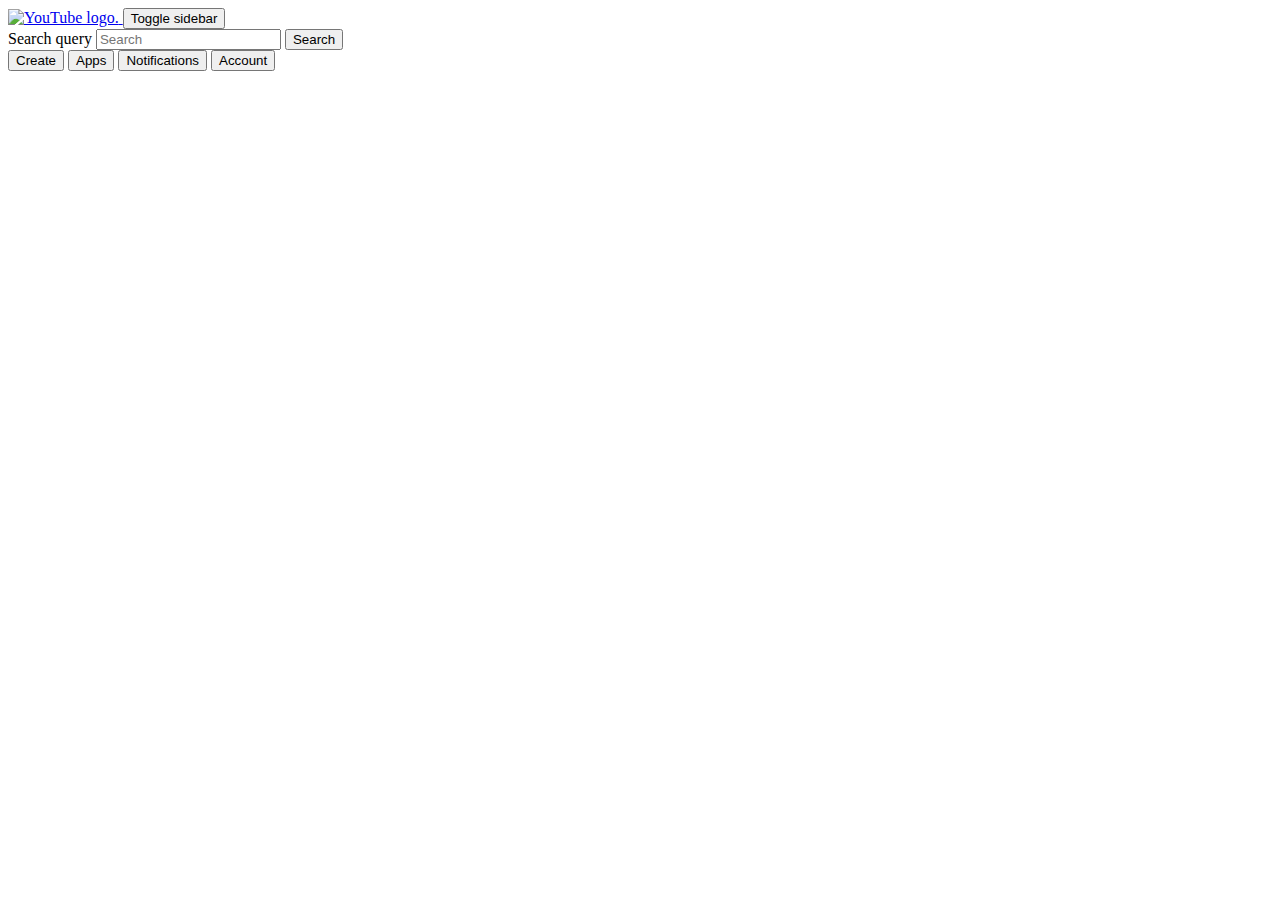
==== index.html @ 665fda75 "Add header markup" ====
<!DOCTYPE html>
<html lang="en">
<head>
  <meta charset="UTF-8">
  <meta name="viewport" content="width=device-width, initial-scale=1.0">
  <title>YouTube</title>
</head>
<body>
  <header class="header">
    <a class="header__logo logo" href="index.html">
      <img class="logo__image" src="#" alt="YouTube logo." width="116" height="25">
    </a>
    <button class="header__btn btn" type="button">
      <span class="sr-only">Toggle sidebar</span>
    </button>
    <form class="search-form" action="/search" method="GET">
      <label class="sr-only" for="search-query">Search query</label>
      <input class="search-form__input" id="search-query" type="search" name="q" placeholder="Search">
      <button class="search-form__btn btn">
        <span class="sr-only">Search</span>
      </button>
    </form>
    <div class="header__btn-group">
      <button class="btn" type="button">
        <span class="sr-only">Create</span>
      </button>
      <button class="btn" type="button">
        <span class="sr-only">Apps</span>
      </button>
      <button class="btn" type="button">
        <span class="sr-only">Notifications</span>
      </button>
      <button class="btn" type="button">
        <span class="sr-only">Account</span>
      </button>
    </div>
  </header>

  <aside class="navigation"></aside>

  <main class="content"></main>
</body>
</html>
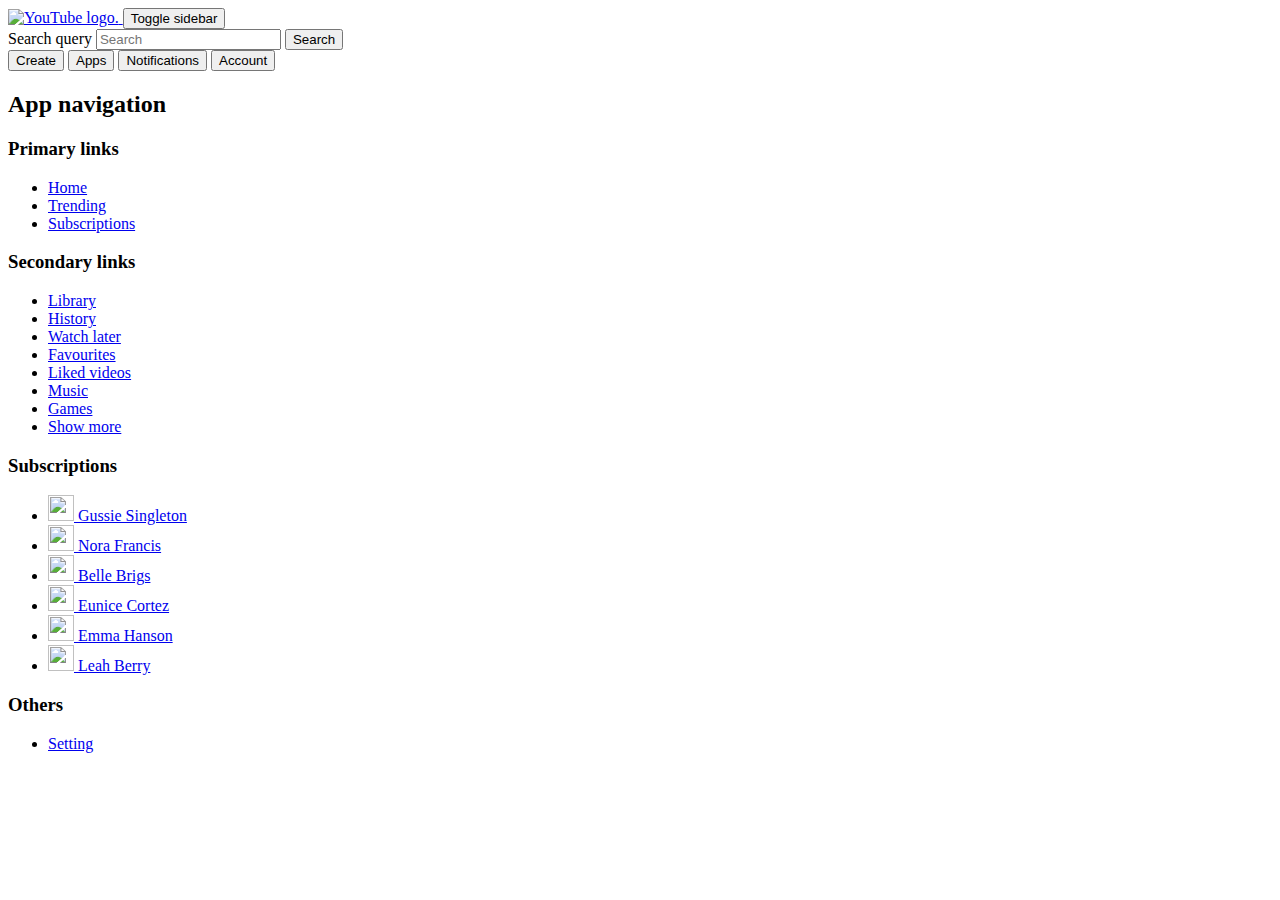
==== commit 9d4f57d4: "Add sidebar markup" ====
--- a/index.html
+++ b/index.html
@@ -36,8 +36,104 @@
     </div>
   </header>
 
-  <aside class="navigation"></aside>
+  <main class="content"></main>
 
-  <main class="content"></main>
+  <aside class="sidebar">
+    <h2 class="sidebar__heading sr-only">App navigation</h2>
+    <nav class="navigation">
+      <div class="navigation__group nav-group">
+        <h3 class="nav-group__title sr-only">Primary links</h3>
+        <ul class="nav-group__list">
+          <li class="nav-group__item">
+            <a class="nav-group__link" href="#">Home</a>
+          </li>
+          <li class="nav-group__item">
+            <a class="nav-group__link" href="#">Trending</a>
+          </li>
+          <li class="nav-group__item">
+            <a class="nav-group__link" href="#">Subscriptions</a>
+          </li>
+        </ul>
+      </div>
+      <div class="navigation__group nav-group">
+        <h3 class="nav-group__title sr-only">Secondary links</h3>
+        <ul class="nav-group__list">
+          <li class="nav-group__item">
+            <a class="nav-group__link" href="#">Library</a>
+          </li>
+          <li class="nav-group__item">
+            <a class="nav-group__link" href="#">History</a>
+          </li>
+          <li class="nav-group__item">
+            <a class="nav-group__link" href="#">Watch later</a>
+          </li>
+          <li class="nav-group__item">
+            <a class="nav-group__link" href="#">Favourites</a>
+          </li>
+          <li class="nav-group__item">
+            <a class="nav-group__link" href="#">Liked videos</a>
+          </li>
+          <li class="nav-group__item">
+            <a class="nav-group__link" href="#">Music</a>
+          </li>
+          <li class="nav-group__item">
+            <a class="nav-group__link" href="#">Games</a>
+          </li>
+          <li class="nav-group__item">
+            <a class="nav-group__link" href="#">Show more</a>
+          </li>
+        </ul>
+      </div>
+      <div class="navigation__group nav-group">
+        <h3 class="nav-group__title">Subscriptions</h3>
+        <ul class="nav-group__list">
+          <li class="nav-group__item">
+            <a class="nav-group__link" href="#">
+              <img class="nav-group__avatar" src="#" alt="" width="26" height="26">
+              <span>Gussie Singleton</span>
+            </a>
+          </li>
+          <li class="nav-group__item">
+            <a class="nav-group__link" href="#">
+              <img class="nav-group__avatar" src="#" alt="" width="26" height="26">
+              <span>Nora Francis</span>
+            </a>
+          </li>
+          <li class="nav-group__item">
+            <a class="nav-group__link" href="#">
+              <img class="nav-group__avatar" src="#" alt="" width="26" height="26">
+              <span>Belle Brigs</span>
+            </a>
+          </li>
+          <li class="nav-group__item">
+            <a class="nav-group__link" href="#">
+              <img class="nav-group__avatar" src="#" alt="" width="26" height="26">
+              <span>Eunice Cortez</span>
+            </a>
+          </li>
+          <li class="nav-group__item">
+            <a class="nav-group__link" href="#">
+              <img class="nav-group__avatar" src="#" alt="" width="26" height="26">
+              <span>Emma Hanson</span>
+            </a>
+          </li>
+          <li class="nav-group__item">
+            <a class="nav-group__link" href="#">
+              <img class="nav-group__avatar" src="#" alt="" width="26" height="26">
+              <span>Leah Berry</span>
+            </a>
+          </li>
+        </ul>
+      </div>
+      <div class="navigation__group nav-group">
+        <h3 class="nav-group__title sr-only">Others</h3>
+        <ul class="nav-group__list">
+          <li class="nav-group__item">
+            <a class="nav-group__link" href="#">Setting</a>
+          </li>
+        </ul>
+      </div>
+    </nav>
+  </aside>
 </body>
 </html>
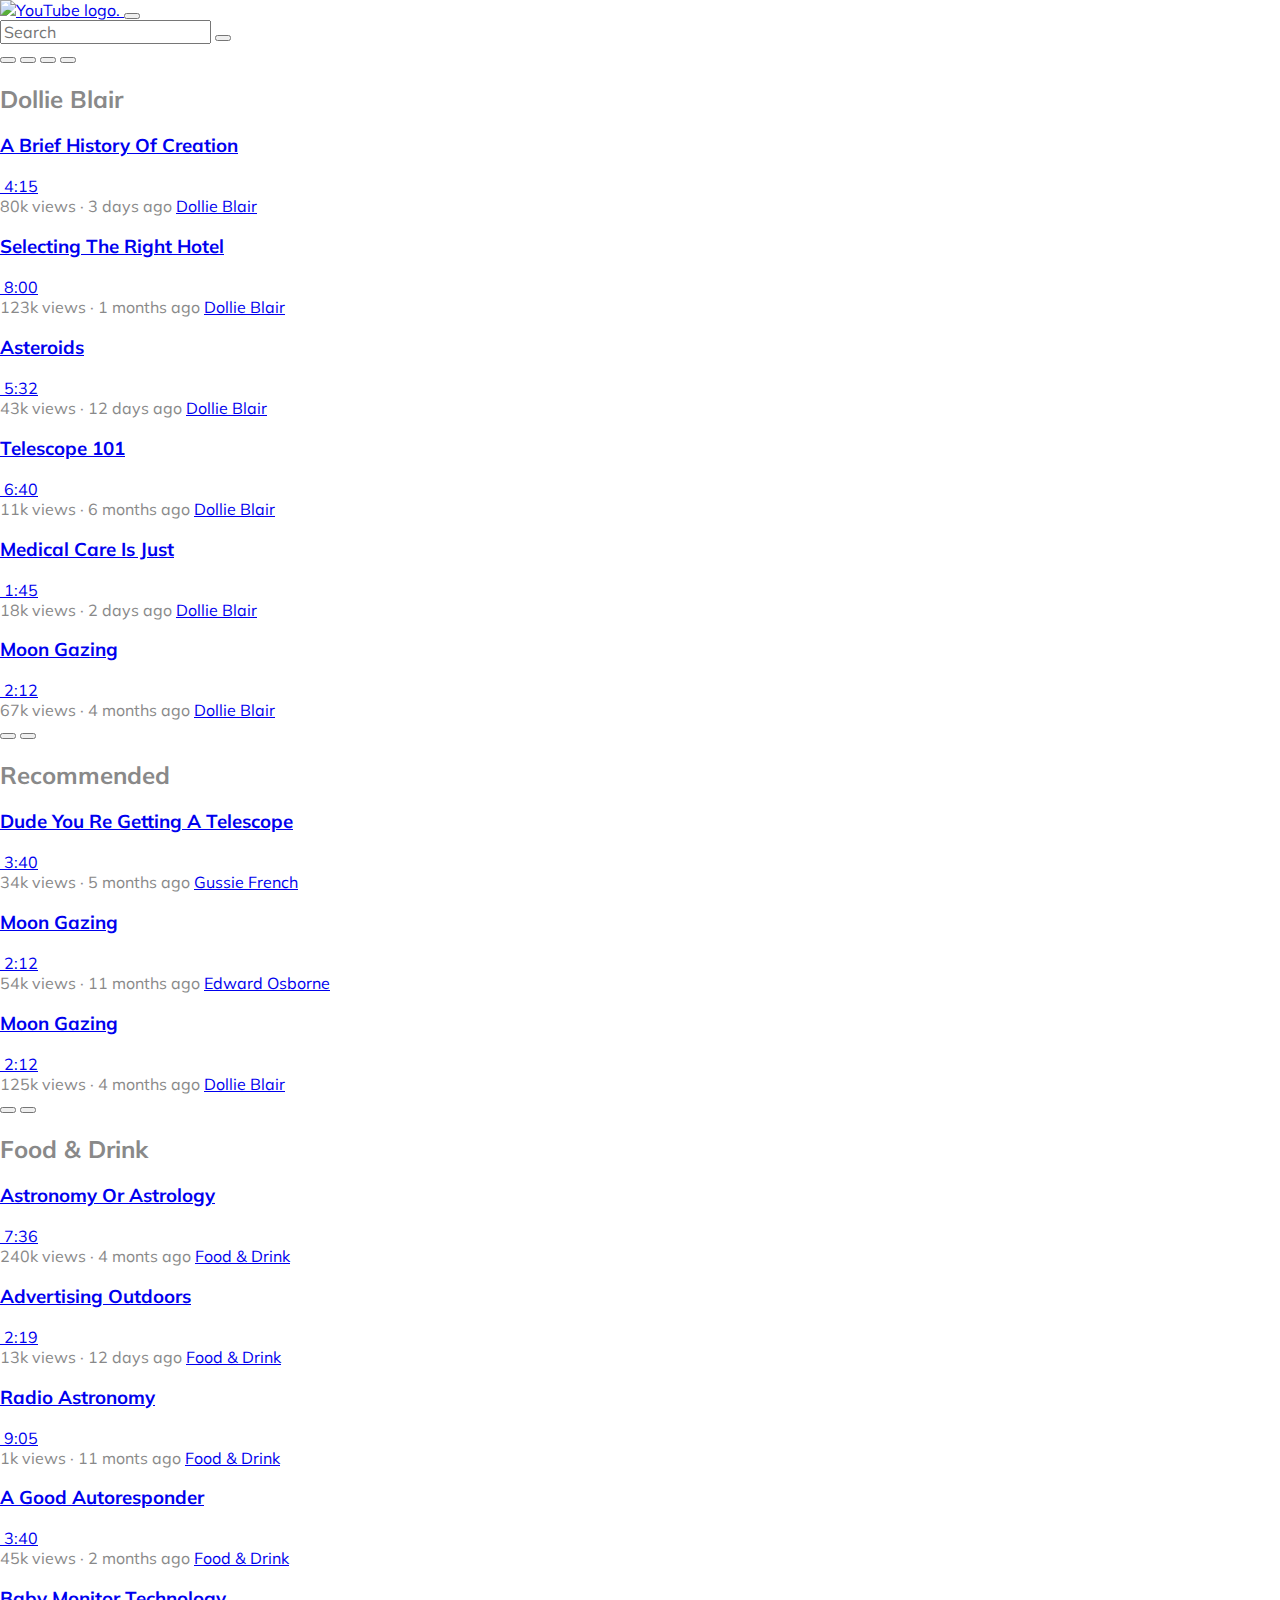
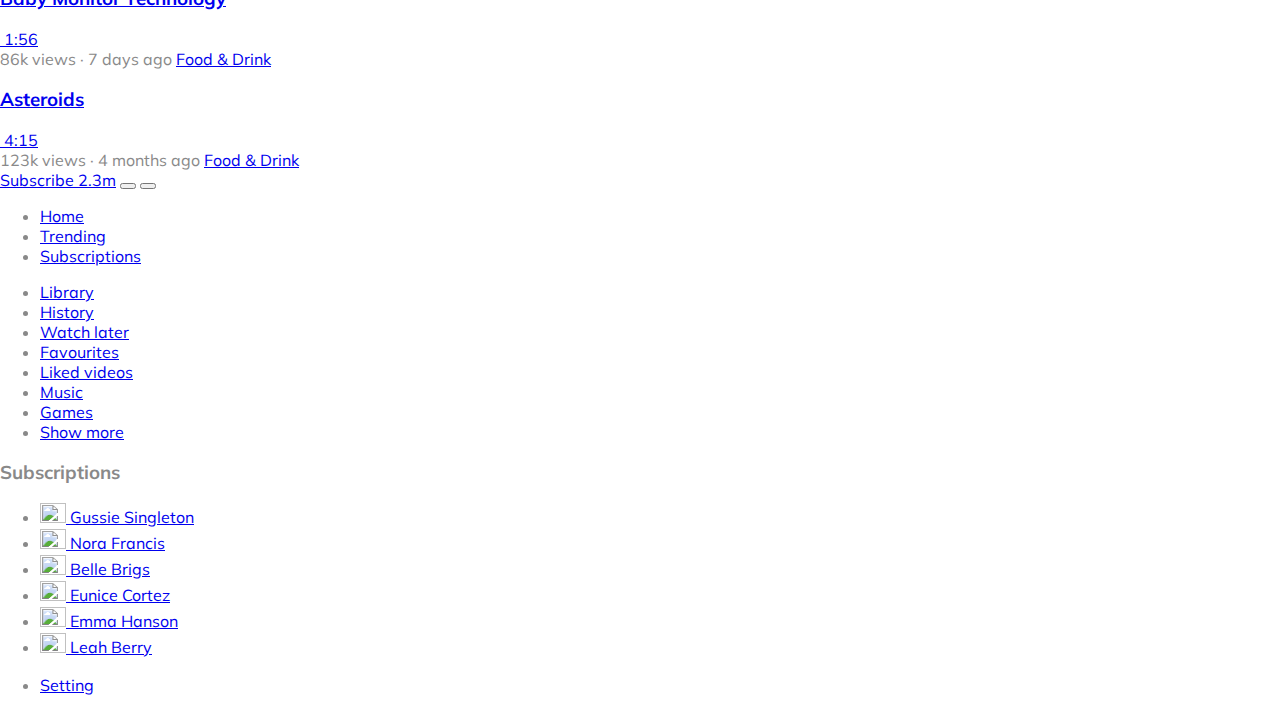
==== commit 76f8d078: "Add basic styles" ====
--- a/index.html
+++ b/index.html
@@ -3,6 +3,8 @@
 <head>
   <meta charset="UTF-8">
   <meta name="viewport" content="width=device-width, initial-scale=1.0">
+  <link rel="stylesheet" href="./styles/vendor/normalize.css">
+  <link rel="stylesheet" href="./styles/index.css">
   <title>YouTube</title>
 </head>
 <body>
@@ -36,7 +38,241 @@
     </div>
   </header>
 
-  <main class="content"></main>
+  <main class="content">
+    <h1 class="content__heading sr-only">Content feed</h1>
+
+    <section class="content__group video-list">
+      <h2 class="video-list__title">Dollie Blair</h2>
+      <div class="video-item">
+        <a class="video-item__link" href="#">
+          <h3 class="video-item__name">A Brief History Of Creation</h3>
+          <div class="video-item__preview video-preview">
+            <img class="video-preview__poster" src="#" alt="" witdh="250" height="150">
+            <time class="video-preview__duration" datetime="PT4M15S">4:15</time>
+          </div>
+        </a>
+        <div class="video-item__info">
+          <span>80k views</span> · <time datetime="2023-03-14">3 days ago</time>
+          <a class="video-item__author" href="#">Dollie Blair</a>
+        </div>
+      </div>
+      <div class="video-item">
+        <a class="video-item__link" href="#">
+          <h3 class="video-item__name">Selecting The Right Hotel</h3>
+          <div class="video-item__preview video-preview">
+            <img class="video-preview__poster" src="#" alt="" witdh="250" height="150">
+            <time class="video-preview__duration" datetime="PT8M0S">8:00</time>
+          </div>
+        </a>
+        <div class="video-item__info">
+          <span>123k views</span> · <time datetime="2023-02">1 months ago</time>
+          <a class="video-item__author" href="#">Dollie Blair</a>
+        </div>
+      </div>
+      <div class="video-item">
+        <a class="video-item__link" href="#">
+          <h3 class="video-item__name">Asteroids</h3>
+          <div class="video-item__preview video-preview">
+            <img class="video-preview__poster" src="#" alt="" witdh="250" height="150">
+            <time class="video-preview__duration" datetime="PT5M32S">5:32</time>
+          </div>
+        </a>
+        <div class="video-item__info">
+          <span>43k views</span> · <time datetime="2023-03-05">12 days ago</time>
+          <a class="video-item__author" href="#">Dollie Blair</a>
+        </div>
+      </div>
+      <div class="video-item">
+        <a class="video-item__link" href="#">
+          <h3 class="video-item__name">Telescope 101</h3>
+          <div class="video-item__preview video-preview">
+            <img class="video-preview__poster" src="#" alt="" witdh="250" height="150">
+            <time class="video-preview__duration" datetime="PT6M40S">6:40</time>
+          </div>
+        </a>
+        <div class="video-item__info">
+          <span>11k views</span> · <time datetime="2022-09">6 months ago</time>
+          <a class="video-item__author" href="#">Dollie Blair</a>
+        </div>
+      </div>
+      <div class="video-item">
+        <a class="video-item__link" href="#">
+          <h3 class="video-item__name">Medical Care Is Just</h3>
+          <div class="video-item__preview video-preview">
+            <img class="video-preview__poster" src="#" alt="" witdh="250" height="150">
+            <time class="video-preview__duration" datetime="PT1M45S">1:45</time>
+          </div>
+        </a>
+        <div class="video-item__info">
+          <span>18k views</span> · <time datetime="2023-03-15">2 days ago</time>
+          <a class="video-item__author" href="#">Dollie Blair</a>
+        </div>
+      </div>
+      <div class="video-item">
+        <a class="video-item__link" href="#">
+          <h3 class="video-item__name">Moon Gazing</h3>
+          <div class="video-item__preview video-preview">
+            <img class="video-preview__poster" src="#" alt="" witdh="250" height="150">
+            <time class="video-preview__duration" datetime="PT2M12S">2:12</time>
+          </div>
+        </a>
+        <div class="video-item__info">
+          <span>67k views</span> · <time datetime="2022-11">4 months ago</time>
+          <a class="video-item__author" href="#">Dollie Blair</a>
+        </div>
+      </div>
+      <div class="video-list__btn-group">
+        <button class="video-list__btn btn" type="button">
+          <span class="sr-only">Previous</span>
+        </button>
+        <button class="video-list__btn btn" type="button">
+          <span class="sr-only">Next</span>
+        </button>
+      </div>
+    </section>
+
+    <section class="content__group video-list">
+      <h2 class="video-list__title">Recommended</h2>
+      <div class="video-item">
+        <a class="video-item__link" href="#">
+          <h3 class="video-item__name">Dude You Re Getting A Telescope</h3>
+          <div class="video-item__preview video-preview">
+            <img class="video-preview__poster" src="#" alt="" witdh="250" height="150">
+            <time class="video-preview__duration" datetime="PT3M40S">3:40</time>
+          </div>
+        </a>
+        <div class="video-item__info">
+          <span>34k views</span> · <time datetime="2022-10">5 months ago</time>
+          <a class="video-item__author" href="#">Gussie French</a>
+        </div>
+      </div>
+      <div class="video-item">
+        <a class="video-item__link" href="#">
+          <h3 class="video-item__name">Moon Gazing</h3>
+          <div class="video-item__preview video-preview">
+            <img class="video-preview__poster" src="#" alt="" witdh="250" height="150">
+            <time class="video-preview__duration" datetime="PT2M12S">2:12</time>
+          </div>
+        </a>
+        <div class="video-item__info">
+          <span>54k views</span> · <time datetime="2022-04">11 months ago</time>
+          <a class="video-item__author" href="#">Edward Osborne</a>
+        </div>
+      </div>
+      <div class="video-item">
+        <a class="video-item__link" href="#">
+          <h3 class="video-item__name">Moon Gazing</h3>
+          <div class="video-item__preview video-preview">
+            <img class="video-preview__poster" src="#" alt="" witdh="250" height="150">
+            <time class="video-preview__duration" datetime="PT2M12S">2:12</time>
+          </div>
+        </a>
+        <div class="video-item__info">
+          <span>125k views</span> · <time datetime="2022-11">4 months ago</time>
+          <a class="video-item__author" href="#">Dollie Blair</a>
+        </div>
+      </div>
+      <div class="video-list__btn-group">
+        <button class="video-list__btn btn" type="button">
+          <span class="sr-only">Previous</span>
+        </button>
+        <button class="video-list__btn btn" type="button">
+          <span class="sr-only">Next</span>
+        </button>
+      </div>
+    </section>
+
+    <section class="content__group video-list">
+      <h2 class="video-list__title">Food & Drink</h2>
+      <div class="video-item">
+        <a class="video-item__link" href="#">
+          <h3 class="video-item__name">Astronomy Or Astrology</h3>
+          <div class="video-item__preview video-preview">
+            <img class="video-preview__poster" src="#" alt="" witdh="250" height="150">
+            <time class="video-preview__duration" datetime="PT7M36S">7:36</time>
+          </div>
+        </a>
+        <div class="video-item__info">
+          <span>240k views</span> · <time datetime="2022-11">4 monts ago</time>
+          <a class="video-item__author" href="#">Food & Drink</a>
+        </div>
+      </div>
+      <div class="video-item">
+        <a class="video-item__link" href="#">
+          <h3 class="video-item__name">Advertising Outdoors</h3>
+          <div class="video-item__preview video-preview">
+            <img class="video-preview__poster" src="#" alt="" witdh="250" height="150">
+            <time class="video-preview__duration" datetime="PT2M19S">2:19</time>
+          </div>
+        </a>
+        <div class="video-item__info">
+          <span>13k views</span> · <time datetime="2023-03-05">12 days ago</time>
+          <a class="video-item__author" href="#">Food & Drink</a>
+        </div>
+      </div>
+      <div class="video-item">
+        <a class="video-item__link" href="#">
+          <h3 class="video-item__name">Radio Astronomy</h3>
+          <div class="video-item__preview video-preview">
+            <img class="video-preview__poster" src="#" alt="" witdh="250" height="150">
+            <time class="video-preview__duration" datetime="PT9M5S">9:05</time>
+          </div>
+        </a>
+        <div class="video-item__info">
+          <span>1k views</span> · <time datetime="2022-04">11 monts ago</time>
+          <a class="video-item__author" href="#">Food & Drink</a>
+        </div>
+      </div>
+      <div class="video-item">
+        <a class="video-item__link" href="#">
+          <h3 class="video-item__name">A Good Autoresponder</h3>
+          <div class="video-item__preview video-preview">
+            <img class="video-preview__poster" src="#" alt="" witdh="250" height="150">
+            <time class="video-preview__duration" datetime="PT3M40S">3:40</time>
+          </div>
+        </a>
+        <div class="video-item__info">
+          <span>45k views</span> · <time datetime="2023-01">2 months ago</time>
+          <a class="video-item__author" href="#">Food & Drink</a>
+        </div>
+      </div>
+      <div class="video-item">
+        <a class="video-item__link" href="#">
+          <h3 class="video-item__name">Baby Monitor Technology</h3>
+          <div class="video-item__preview video-preview">
+            <img class="video-preview__poster" src="#" alt="" witdh="250" height="150">
+            <time class="video-preview__duration" datetime="PT1M56S">1:56</time>
+          </div>
+        </a>
+        <div class="video-item__info">
+          <span>86k views</span> · <time datetime="2023-03-10">7 days ago</time>
+          <a class="video-item__author" href="#">Food & Drink</a>
+        </div>
+      </div>
+      <div class="video-item">
+        <a class="video-item__link" href="#">
+          <h3 class="video-item__name">Asteroids</h3>
+          <div class="video-item__preview video-preview">
+            <img class="video-preview__poster" src="#" alt="" witdh="250" height="150">
+            <time class="video-preview__duration" datetime="PT4M15S">4:15</time>
+          </div>
+        </a>
+        <div class="video-item__info">
+          <span>123k views</span> · <time datetime="2022-11">4 months ago</time>
+          <a class="video-item__author" href="#">Food & Drink</a>
+        </div>
+      </div>
+      <div class="video-list__btn-group">
+        <a class="video-list__btn btn" href="#">Subscribe 2.3m</a>
+        <button class="video-list__btn btn" type="button">
+          <span class="sr-only">Previous</span>
+        </button>
+        <button class="video-list__btn btn" type="button">
+          <span class="sr-only">Next</span>
+        </button>
+      </div>
+    </section>
+  </main>
 
   <aside class="sidebar">
     <h2 class="sidebar__heading sr-only">App navigation</h2>
--- a/styles/index.css
+++ b/styles/index.css
@@ -0,0 +1,44 @@
+@import url("https://fonts.googleapis.com/css2?family=Mulish:wght@400;700&display=swap");
+
+:root {
+  --basic-light: #fff;
+  --basic-dark: #000;
+  --text-dark: rgba(0, 0, 0, .6);
+  --text-semi-dark: #898989;
+  --link-active: #f00;
+}
+
+html, body {
+  box-sizing: border-box;
+  color: var(--text-semi-dark);
+  font-weight: 400;
+  font-style: normal;
+  font-size: 16px;
+  line-height: 1.25;
+  font-family: "Mulish", "Tahoma", sans-serif;
+  background-color: var(--basic-light);
+}
+
+*,
+::before,
+::after {
+  box-sizing: inherit;
+}
+
+img {
+  max-width: 100%;
+  height: auto;
+}
+
+.sr-only {
+  position: absolute;
+  width: 1px;
+  height: 1px;
+  margin: -1px;
+  padding: 0;
+  border: none;
+  overflow: hidden;
+  font-size: 1px;
+  white-space: nowrap;
+  clip: rect(0, 0, 0, 0);
+}
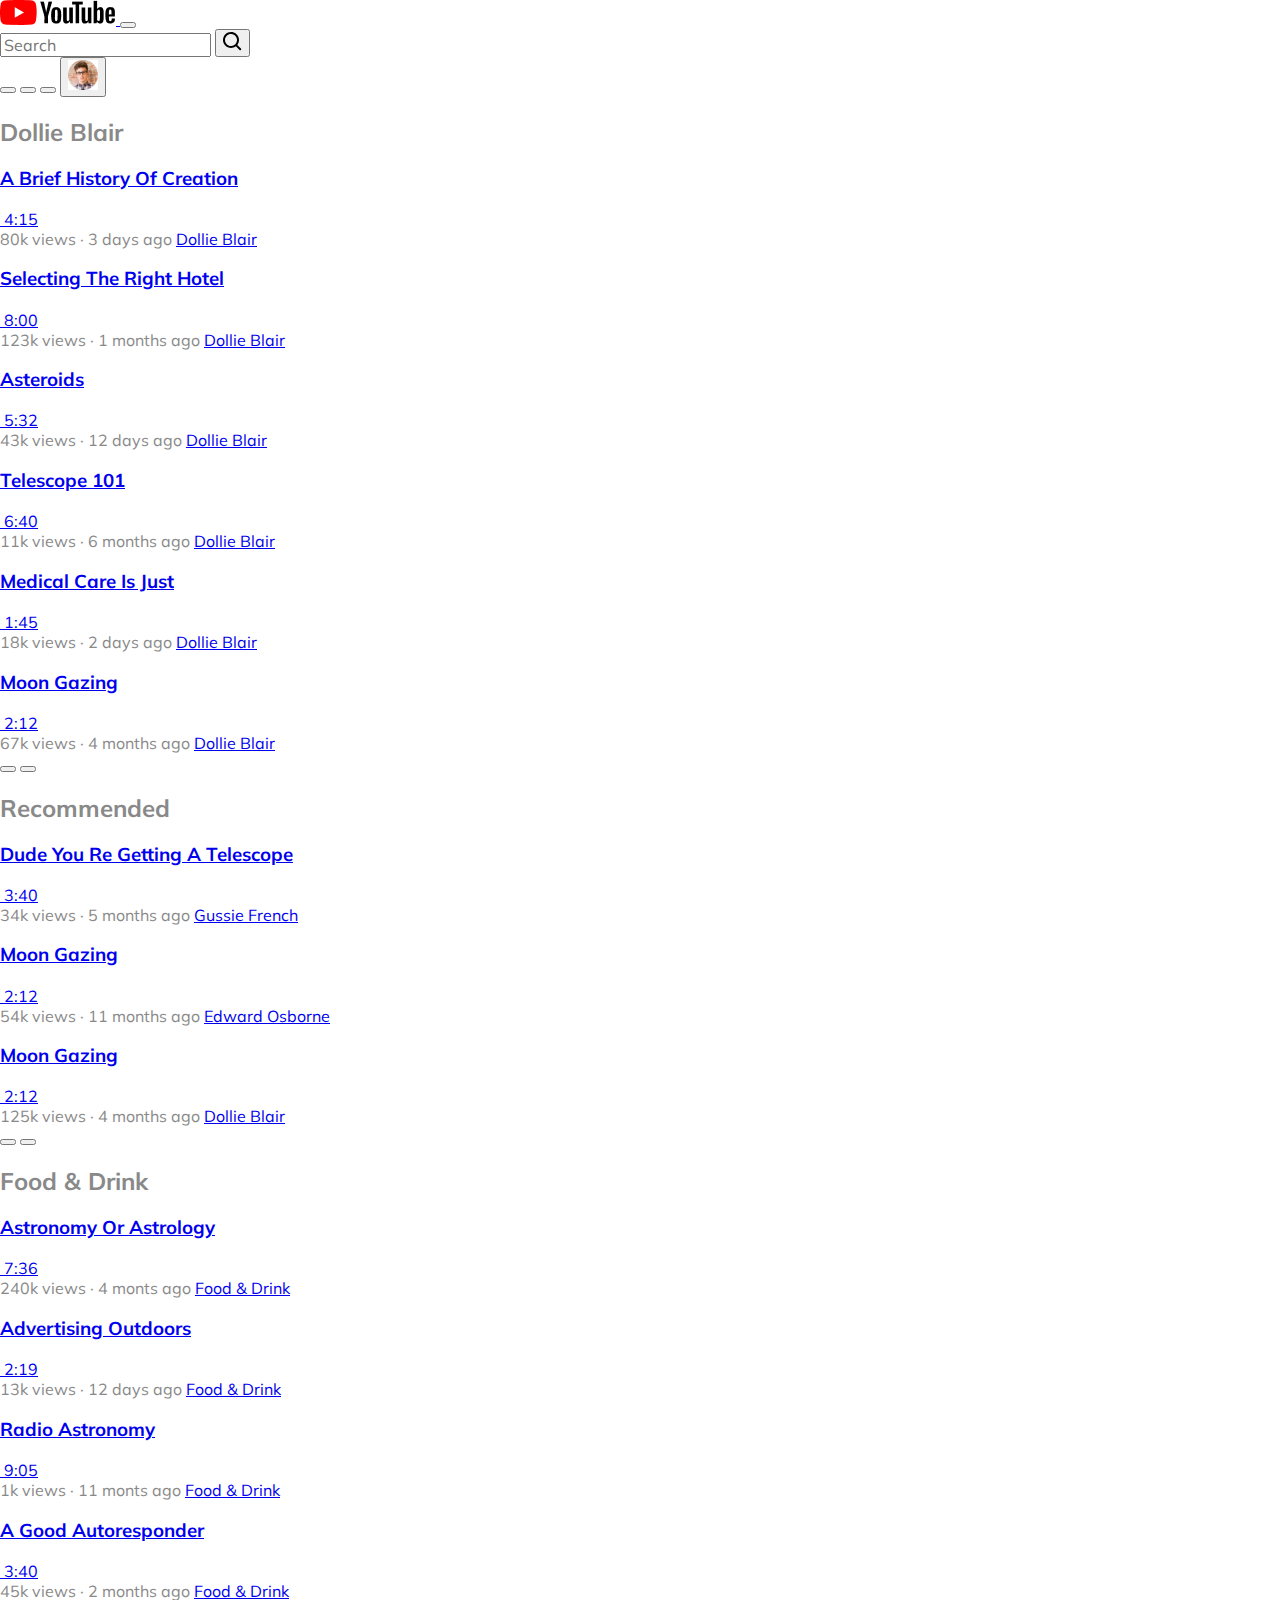
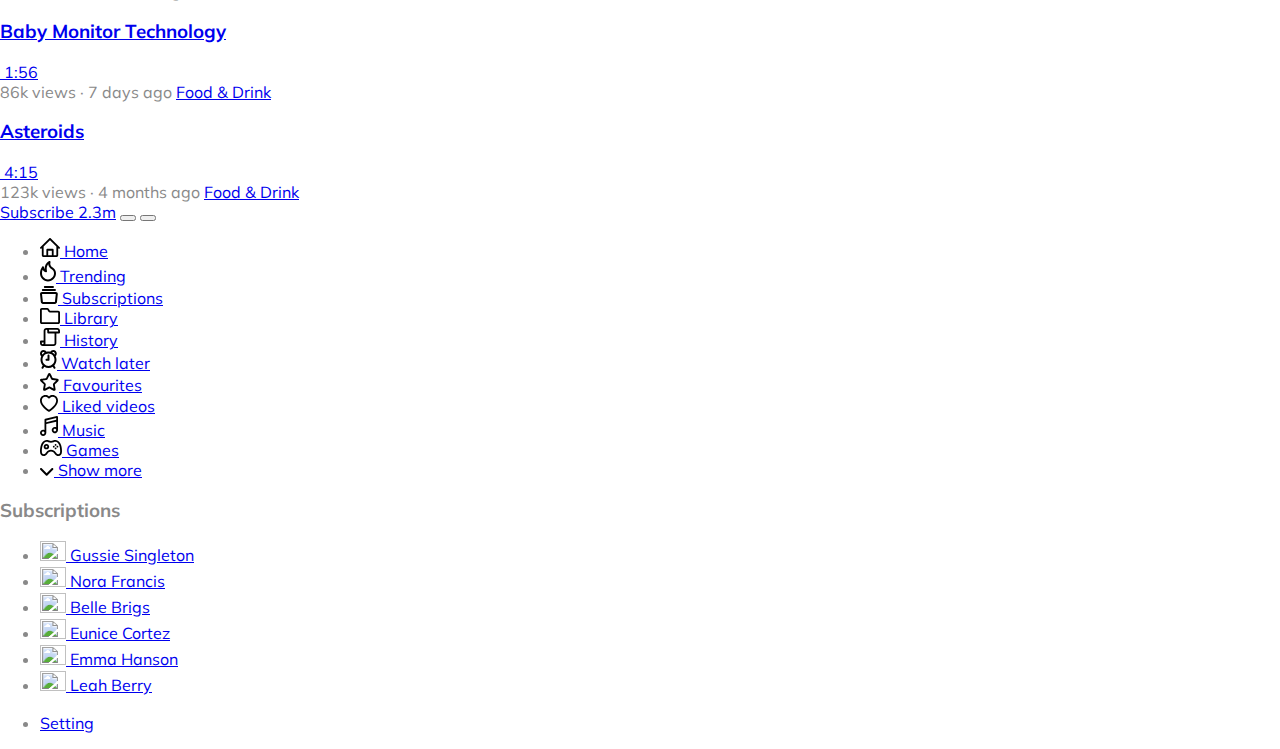
==== commit cb7e60ad: "Refactor search form button" ====
--- a/index.html
+++ b/index.html
@@ -7,33 +7,38 @@
   <link rel="stylesheet" href="./styles/index.css">
   <title>YouTube</title>
 </head>
-<body>
+<body class="app">
   <header class="header">
-    <a class="header__logo logo" href="index.html">
-      <img class="logo__image" src="#" alt="YouTube logo." width="116" height="25">
+    <a class="header__logo logo link" href="index.html">
+      <img class="logo__image" src="./assets/logo.png" alt="YouTube logo." width="116" height="25">
     </a>
     <button class="header__btn btn" type="button">
       <span class="sr-only">Toggle sidebar</span>
     </button>
-    <form class="search-form" action="/search" method="GET">
+    <form class="header__search-form search-form" action="/search" method="GET">
       <label class="sr-only" for="search-query">Search query</label>
       <input class="search-form__input" id="search-query" type="search" name="q" placeholder="Search">
       <button class="search-form__btn btn">
         <span class="sr-only">Search</span>
+        <svg class="icon icon_color_dark" xmlns="http://www.w3.org/2000/svg" viewBox="0 0 19 19" width="19" height="19">
+          <path fill-rule="evenodd" clip-rule="evenodd"
+            d="M17.9005 16.4865L14.3205 12.9065L14.3195 12.9055C16.9095 9.569 16.4594 4.79387 13.2916 2.00007C10.1238 -0.793727 5.32983 -0.643497 2.34317 2.34317C-0.643497 5.32983 -0.793727 10.1238 2.00007 13.2916C4.79387 16.4594 9.569 16.9095 12.9055 14.3195L16.4855 17.8995C16.7364 18.1596 17.1081 18.2642 17.4578 18.1729C17.8075 18.0816 18.0808 17.8088 18.1725 17.4592C18.2643 17.1097 18.1603 16.7378 17.9005 16.4865ZM13.1967 11.0005C12.1249 12.8569 10.1441 14.0005 8.00052 14.0005C4.68681 14.0005 2.00052 11.3142 2.00052 8.00052C2.00052 4.68681 4.68681 2.00052 8.00052 2.00052C10.1441 2.00052 12.1249 3.14411 13.1967 5.00052C14.2685 6.85693 14.2685 9.14411 13.1967 11.0005Z" />
+        </svg>
       </button>
     </form>
     <div class="header__btn-group">
-      <button class="btn" type="button">
+      <button class="header__btn btn" type="button">
         <span class="sr-only">Create</span>
       </button>
-      <button class="btn" type="button">
+      <button class="header__btn btn" type="button">
         <span class="sr-only">Apps</span>
       </button>
-      <button class="btn" type="button">
+      <button class="header__btn btn" type="button">
         <span class="sr-only">Notifications</span>
       </button>
-      <button class="btn" type="button">
+      <button class="header__btn btn" type="button">
         <span class="sr-only">Account</span>
+        <img src="./assets/files/avatar01.jpg" alt="Current user picture." width="30" height="30">
       </button>
     </div>
   </header>
@@ -274,49 +279,110 @@
     </section>
   </main>
 
-  <aside class="sidebar">
-    <h2 class="sidebar__heading sr-only">App navigation</h2>
+  <aside class="app__sidebar sidebar">
+    <h2 class="sr-only">App navigation</h2>
     <nav class="navigation">
-      <div class="navigation__group nav-group">
-        <h3 class="nav-group__title sr-only">Primary links</h3>
+      <div class="navigation__group navigation__group_primary nav-group">
+        <h3 class="nav-group__title sr-only">Navigation links</h3>
         <ul class="nav-group__list">
           <li class="nav-group__item">
-            <a class="nav-group__link" href="#">Home</a>
-          </li>
-          <li class="nav-group__item">
-            <a class="nav-group__link" href="#">Trending</a>
-          </li>
-          <li class="nav-group__item">
-            <a class="nav-group__link" href="#">Subscriptions</a>
-          </li>
-        </ul>
-      </div>
-      <div class="navigation__group nav-group">
-        <h3 class="nav-group__title sr-only">Secondary links</h3>
-        <ul class="nav-group__list">
-          <li class="nav-group__item">
-            <a class="nav-group__link" href="#">Library</a>
-          </li>
-          <li class="nav-group__item">
-            <a class="nav-group__link" href="#">History</a>
-          </li>
-          <li class="nav-group__item">
-            <a class="nav-group__link" href="#">Watch later</a>
-          </li>
-          <li class="nav-group__item">
-            <a class="nav-group__link" href="#">Favourites</a>
-          </li>
-          <li class="nav-group__item">
-            <a class="nav-group__link" href="#">Liked videos</a>
-          </li>
-          <li class="nav-group__item">
-            <a class="nav-group__link" href="#">Music</a>
-          </li>
-          <li class="nav-group__item">
-            <a class="nav-group__link" href="#">Games</a>
-          </li>
-          <li class="nav-group__item">
-            <a class="nav-group__link" href="#">Show more</a>
+            <a class="nav-group__link nav-group__link_active" href="#">
+              <svg class="nav-group__icon icon icon_color_semi-dark" xmlns="http://www.w3.org/2000/svg" viewBox="0 0 20 19" width="20" height="19">
+                <path fill-rule="evenodd" clip-rule="evenodd"
+                  d="M1.55192 10.5921C1.19689 10.9455 0.621289 10.9455 0.266267 10.5921C-0.0887555 10.2388 -0.0887555 9.66595 0.266267 9.31262L9.35718 0.264999C9.7122 -0.0883329 10.2878 -0.0883329 10.6428 0.264999L19.7337 9.31262C20.0888 9.66595 20.0888 10.2388 19.7337 10.5921C19.3787 10.9455 18.8031 10.9455 18.4481 10.5921L18.1818 10.3274V17.1945C18.1818 18.1933 17.3689 19 16.3628 19H3.63716C2.63348 19 1.81818 18.1934 1.81818 17.1945V10.3274L1.55192 10.5921ZM3.63716 17.1905L6.36364 17.191V11.7597C6.36364 11.2612 6.77023 10.8571 7.27003 10.8571H12.73C13.2306 10.8571 13.6364 11.2609 13.6364 11.7597V17.1929L16.3636 17.1945V8.51944L10 2.19166L3.63632 8.51948C3.63613 10.2308 3.63716 17.1905 3.63716 17.1905ZM11.8182 12.6653V17.1923L8.18182 17.1914V12.6667L11.8182 12.6653Z" />
+              </svg>
+              <span>Home</span>
+            </a>
+          </li>
+          <li class="nav-group__item">
+            <a class="nav-group__link" href="#">
+              <svg class="nav-group__icon icon icon_color_semi-dark" xmlns="http://www.w3.org/2000/svg" viewBox="0 0 16 21" width="16" height="21">
+                <path fill-rule="evenodd" clip-rule="evenodd"
+                  d="M13.615 7.20041C15.1323 8.51081 16 10.1175 16 12.321C16 16.9118 12.4133 20.5268 8.0115 20.5268C3.60573 20.5268 0 16.9093 0 12.321C0 9.79412 0.547583 8.23242 2.15502 5.6366C2.66365 4.81522 3.89867 5.11434 3.99436 6.08209C4.08034 6.95167 4.34435 7.69187 4.729 8.25935C4.47244 5.19295 5.80372 1.74433 9.08631 0.10596C9.84629 -0.27335 10.6943 0.424512 10.4966 1.26648C9.98409 3.44851 10.5121 4.62244 11.8924 5.88709C11.926 5.91795 12.098 6.04489 12.3254 6.21279C12.7373 6.51686 13.3311 6.95524 13.615 7.20041ZM2.62075 9.00737C2.33897 9.66335 2 10.4525 2 12.321C2 15.7681 4.70107 18.478 8.0115 18.478C11.3159 18.478 14 15.7727 14 12.321C14 10.7811 13.4246 9.71578 12.3258 8.76679C12.1524 8.61699 11.7458 8.31456 11.3632 8.0299C11.0014 7.76076 10.6609 7.5075 10.559 7.41416C9.23392 6.20002 8.4238 4.9071 8.31376 3.18307C7.64377 3.85212 6.10424 5.93208 6.97198 10.0484C7.1065 10.6865 6.6318 11.289 5.99451 11.289C4.73006 11.289 3.48016 10.2984 2.71627 8.78204C2.68562 8.85634 2.65357 8.93095 2.62075 9.00737Z" />
+              </svg>
+              <span>Trending</span>
+            </a>
+          </li>
+          <li class="nav-group__item">
+            <a class="nav-group__link" href="#">
+              <svg class="nav-group__icon icon icon_color_semi-dark" xmlns="http://www.w3.org/2000/svg" viewBox="0 0 18 18" width="18" height="18">
+                <path fill-rule="evenodd" clip-rule="evenodd"
+                  d="M3.9056 1C3.9056 0.447715 4.35471 0 4.901 0H12.9102C13.4599 0 13.9056 0.443865 13.9056 1C13.9056 1.55228 13.4565 2 12.9102 2H4.901C4.35125 2 3.9056 1.55614 3.9056 1ZM0.0101027 8.0949L0.811023 16.1041C0.917267 17.1665 1.83603 18 2.90122 18H14.91C15.9712 18 16.8943 17.1632 17.0002 16.1041L17.8011 8.0949C17.9152 6.95379 17.0495 6 15.9047 6H1.90647C0.759323 6 -0.103812 6.95576 0.0101027 8.0949ZM2.01101 8.00421L15.7998 8.0079L14.9056 16H2.9056L2.01101 8.00421ZM2.90122 3C2.35555 3 1.9056 3.44772 1.9056 4C1.9056 4.55614 2.35136 5 2.90122 5H14.91C15.4557 5 15.9056 4.55228 15.9056 4C15.9056 3.44386 15.4598 3 14.91 3H2.90122Z" />
+              </svg>
+              <span>Subscriptions</span>
+            </a>
+          </li>
+          <li class="nav-group__item">
+            <a class="nav-group__link" href="#">
+              <svg class="nav-group__icon icon icon_color_semi-dark" xmlns="http://www.w3.org/2000/svg" viewBox="0 0 20 16" width="20" height="16">
+                <path fill-rule="evenodd" clip-rule="evenodd"
+                  d="M1.81377 0C0.818072 0 0 0.793984 0 1.77341V14.2266C0 15.2066 0.814396 16 1.819 16H18.181C19.185 16 20 15.2042 20 14.2225V4.44412C20 3.4608 19.1843 2.66667 18.1781 2.66667H10.0034L8.71574 0.742815C8.441 0.332343 7.81071 0 7.30762 0H1.81377ZM18.181 14.2222L1.81818 14.2266L1.81377 1.77778L7.27273 1.78212L8.48211 3.64019C8.818 4.14203 9.39005 4.44444 10.0034 4.44444L18.1818 4.44412L18.181 14.2222Z" />
+              </svg>
+              <span>Library</span>
+            </a>
+          </li>
+          <li class="nav-group__item">
+            <a class="nav-group__link" href="#">
+              <svg class="nav-group__icon icon icon_color_semi-dark" xmlns="http://www.w3.org/2000/svg" viewBox="0 0 20 18" width="20" height="18">
+                <path fill-rule="evenodd" clip-rule="evenodd"
+                  d="M6.36364 0C4.85741 0 3.63636 1.20746 3.63636 2.69744V12.6H0.909091C0.407014 12.6 0 13.0042 0 13.4991V15.3C0 16.7912 1.22411 18 2.72727 18H13.6364C15.1423 18 16.3636 16.7944 16.3636 15.3045V5.4H19.0909C19.5965 5.4 20 4.99813 20 4.5024V2.70439C20 1.21111 18.7799 0 17.2727 0H6.36364ZM5.3 16.2C5.40009 15.9193 5.45455 15.6172 5.45455 15.3026V2.69744C5.45455 2.20206 5.86107 1.8 6.36364 1.8C6.86402 1.8 7.27273 2.2043 7.27273 2.7V4.50094C7.27273 4.99748 7.67624 5.4 8.18182 5.4H14.5455V15.3045C14.5455 15.7991 14.1394 16.2 13.6364 16.2H5.3ZM1.81818 14.4V15.3C1.81818 15.7957 2.22689 16.2 2.72727 16.2C3.22984 16.2 3.63636 15.7979 3.63636 15.3026V14.4H1.81818ZM9.09091 3.6V2.7C9.09091 2.38443 9.03609 2.0815 8.9354 1.8H17.2727C17.7747 1.8 18.1818 2.20414 18.1818 2.70439V3.6H9.09091Z" />
+              </svg>
+              <span>History</span>
+            </a>
+          </li>
+          <li class="nav-group__item">
+            <a class="nav-group__link" href="#">
+              <svg class="nav-group__icon icon icon_color_semi-dark" xmlns="http://www.w3.org/2000/svg" viewBox="0 0 17 19" width="17" height="19">
+                <path fill-rule="evenodd" clip-rule="evenodd"
+                  d="M12.7263 16.7342C11.4999 17.5194 10.0515 17.973 8.5 17.973C6.94846 17.973 5.50008 17.5194 4.27374 16.7342L3.36555 18.3497C3.08967 18.8405 2.48163 19.0104 2 18.7248C1.52171 18.4412 1.35565 17.817 1.6335 17.3227C1.6335 17.3227 2.68265 15.4627 2.70994 15.4264C1.3407 13.9519 0.5 11.9552 0.5 9.75676C0.5 8.53312 0.760452 7.37196 1.22753 6.32856C0.476253 5.66926 0 4.68905 0 3.59459C0 1.60935 1.567 0 3.5 0C4.79331 0 5.92278 0.720433 6.52869 1.79186C7.15928 1.62774 7.81973 1.54054 8.5 1.54054C9.11512 1.54054 9.71402 1.61184 10.2893 1.74683C10.9011 0.700295 12.017 0 13.2921 0C15.2251 0 16.7921 1.60935 16.7921 3.59459C16.7921 4.61644 16.3769 5.5387 15.7104 6.19316C16.2164 7.27113 16.5 8.47993 16.5 9.75676C16.5 11.9552 15.6593 13.9519 14.2901 15.4264C14.3173 15.4627 15.3665 17.3227 15.3665 17.3227C15.6443 17.817 15.4783 18.4412 15 18.7248C14.5184 19.0104 13.9103 18.8405 13.6344 18.3497L12.7263 16.7342ZM7.5 5.64845C7.5 5.08135 7.94386 4.62162 8.5 4.62162C9.05229 4.62162 9.5 5.07733 9.5 5.64845V9.75676C9.5 10.324 9.05665 10.7838 8.50095 10.7838H6.49905C5.94729 10.7838 5.5 10.3279 5.5 9.75676C5.5 9.18955 5.94335 8.72973 6.49905 8.72973H7.5V5.64845ZM2 3.59459C2 2.74378 2.67157 2.05405 3.5 2.05405C3.93928 2.05405 4.3426 2.24978 4.62052 2.56955C3.73645 3.07397 2.95519 3.74545 2.3172 4.54247C2.11715 4.27879 2 3.9482 2 3.59459ZM14.7921 3.59459C14.7921 2.74378 14.1205 2.05405 13.2921 2.05405C12.8889 2.05405 12.5161 2.21892 12.2426 2.49324C13.1305 2.9768 13.9191 3.62706 14.569 4.4034C14.7112 4.1665 14.7921 3.8885 14.7921 3.59459ZM8.5 15.9189C5.18629 15.9189 2.5 13.16 2.5 9.75676C2.5 6.35349 5.18629 3.59459 8.5 3.59459C11.8137 3.59459 14.5 6.35349 14.5 9.75676C14.5 13.16 11.8137 15.9189 8.5 15.9189Z" />
+              </svg>
+              <span>Watch</span> later
+            </a>
+          </li>
+          <li class="nav-group__item">
+            <a class="nav-group__link" href="#">
+              <svg class="nav-group__icon icon icon_color_semi-dark" xmlns="http://www.w3.org/2000/svg" viewBox="0 0 19 18" width="19" height="18">
+                <path fill-rule="evenodd" clip-rule="evenodd"
+                  d="M15.5882 16.1776C15.8046 17.4345 14.7118 18.2242 13.5793 17.6312C13.5793 17.6312 9.32641 15.4276 9.36773 15.4059L5.11778 17.6312C3.98444 18.2246 2.89263 17.4335 3.10892 16.1776C3.10892 16.1776 3.89901 11.4682 3.93244 11.5007L0.494159 8.16277C-0.422732 7.27264 -0.00467551 5.99401 1.26148 5.81077C1.26148 5.81077 6.00269 5.10388 5.98203 5.14558L8.107 0.857337C8.67367 -0.286213 10.0239 -0.285345 10.5901 0.857337C10.5901 0.857337 12.7302 5.1298 12.684 5.12312L17.4356 5.81077C18.7027 5.99415 19.1191 7.27331 18.2029 8.16277C18.2029 8.16277 14.7844 11.5102 14.7765 11.4644L15.5882 16.1776ZM5.09647 15.5573L8.50515 13.7718C9.0044 13.5104 9.6939 13.511 10.1919 13.7718L13.609 15.561L12.9495 11.7764C12.8542 11.2228 13.0679 10.5699 13.4708 10.1787L16.2242 7.50565L12.4175 6.95008C11.8593 6.8693 11.3019 6.46516 11.0528 5.96262L9.34969 2.52567L7.64427 5.96262C7.39464 6.46637 6.83646 6.8695 6.27962 6.95008L2.46854 7.50163L5.22632 10.1787C5.63022 10.5708 5.84269 11.2241 5.74757 11.7764L5.09647 15.5573Z" />
+              </svg>
+              <span>Favourites</span>
+            </a>
+          </li>
+          <li class="nav-group__item">
+            <a class="nav-group__link" href="#">
+              <svg class="nav-group__icon icon icon_color_semi-dark" xmlns="http://www.w3.org/2000/svg" viewBox="0 0 18 17" width="18" height="17">
+                <path fill-rule="evenodd" clip-rule="evenodd"
+                  d="M12.6 0C11.217 0 9.95536 0.530866 9 1.40391C8.04464 0.530866 6.78304 0 5.4 0C2.41766 0 0 2.46848 0 5.51351C0 9.95785 4.48072 14.2534 8.62049 16.7595C8.83009 16.8923 9.17315 16.8905 9.38216 16.7577C13.4946 14.2432 18 9.95763 18 5.51351C18 2.46848 15.5823 0 12.6 0ZM9.00509 14.8252C4.5546 11.8546 1.8 8.38441 1.8 5.51351C1.8 3.48349 3.41177 1.83784 5.4 1.83784C6.29958 1.83784 7.14325 2.17359 7.79955 2.77335L8.66561 3.56478C8.8528 3.73585 9.14971 3.73355 9.33439 3.56478L10.2004 2.77335C10.8567 2.17359 11.7004 1.83784 12.6 1.83784C14.5882 1.83784 16.2 3.48349 16.2 5.51351C16.2 8.45823 13.4557 11.8546 9.00509 14.8252Z" />
+              </svg>
+              <span>Liked</span> videos
+            </a>
+          </li>
+          <li class="nav-group__item">
+            <a class="nav-group__link" href="#">
+              <svg class="nav-group__icon icon icon_color_semi-dark" xmlns="http://www.w3.org/2000/svg" viewBox="0 0 18 20" width="18" height="20">
+                <path fill-rule="evenodd" clip-rule="evenodd"
+                  d="M14.85 17.2729C16.5897 17.2729 18 15.8484 18 14.0911V0.92929C18.0016 0.854306 17.9939 0.777902 17.9762 0.701509C17.8626 0.212723 17.3782 -0.0904878 16.8943 0.0242693L5.22802 2.79094C4.82628 2.88621 4.55117 3.23961 4.5 3.63657V13.9428C4.09084 13.7464 3.63312 13.6366 3.15 13.6366C1.4103 13.6366 0 15.0611 0 16.8184C0 18.5757 1.4103 20.0002 3.15 20.0002C4.8897 20.0002 6.3 18.5757 6.3 16.8184V8.0407L16.2 5.6929V11.2155C15.7908 11.0192 15.3331 10.9093 14.85 10.9093C13.1103 10.9093 11.7 12.3338 11.7 14.0911C11.7 15.8484 13.1103 17.2729 14.85 17.2729ZM6.3 6.17308V4.40434L16.2 2.05654V3.82528L6.3 6.17308ZM16.2 14.0911C16.2 13.338 15.5956 12.7275 14.85 12.7275C14.1044 12.7275 13.5 13.338 13.5 14.0911C13.5 14.8442 14.1044 15.4548 14.85 15.4548C15.5956 15.4548 16.2 14.8442 16.2 14.0911ZM3.15 15.4548C3.89558 15.4548 4.5 16.0653 4.5 16.8184C4.5 17.5715 3.89558 18.182 3.15 18.182C2.40442 18.182 1.8 17.5715 1.8 16.8184C1.8 16.0653 2.40442 15.4548 3.15 15.4548Z" />
+              </svg>
+              <span>Music</span>
+            </a>
+          </li>
+          <li class="nav-group__item">
+            <a class="nav-group__link" href="#">
+              <svg class="nav-group__icon icon icon_color_semi-dark" xmlns="http://www.w3.org/2000/svg" viewBox="0 0 22 16" width="22" height="16">
+                <path fill-rule="evenodd" clip-rule="evenodd"
+                  d="M12.9034 0.5233C12.1075 0.810958 11.7676 0.88899 10.9998 0.88899C10.232 0.88899 9.89216 0.810958 9.09627 0.5233L9.03409 0.500814C8.02943 0.137542 7.43229 0 6.44525 0C4.05055 0 1.85231 2.2826 0.942996 5.06478C0.245262 7.1996 0.0589768 8.56701 0 11.5385C0.0582506 14.4925 1.34092 15.9856 3.66063 16C5.11467 15.9917 6.11219 15.363 7.03418 14.2208C7.17642 14.0446 7.56758 13.5231 7.60944 13.4673L7.61308 13.4625C8.56208 12.235 9.54325 11.5652 11.0027 11.5556C12.4564 11.5652 13.4376 12.235 14.3866 13.4625L14.3902 13.4673C14.4321 13.5231 14.8232 14.0446 14.9655 14.2208C15.8875 15.363 16.885 15.9917 18.3278 16C20.6587 15.9856 21.9414 14.4925 21.9997 11.5727C21.9407 8.56701 21.7544 7.1996 21.0567 5.06478C20.1474 2.2826 17.9491 0 15.5544 0C14.5674 0 13.9702 0.137542 12.9656 0.500814L12.9034 0.5233ZM8.45597 2.18913C9.4419 2.54547 10.0813 2.66676 10.9998 2.66676C11.9183 2.66676 12.5578 2.54547 13.5437 2.18913L13.6061 2.16655C14.4238 1.87087 14.828 1.77778 15.5544 1.77778C16.9794 1.77778 18.6138 3.47492 19.309 5.60189C19.9465 7.55254 20.1108 8.75828 20.1667 11.5727C20.1263 13.5619 19.5656 14.2146 18.3273 14.2222C17.5536 14.2178 17.0194 13.8811 16.4091 13.125C16.3079 12.9996 16.0221 12.62 15.9044 12.4636L15.9043 12.4634L15.9041 12.4633L15.904 12.4631L15.9037 12.4627L15.9037 12.4627L15.8535 12.3961C14.5953 10.7687 13.164 9.79184 10.9941 9.77782C8.83563 9.79184 7.40436 10.7687 6.14621 12.3961L6.096 12.4626C5.97878 12.6183 5.69198 12.9994 5.59053 13.125C4.98023 13.8811 4.44608 14.2178 3.6611 14.2222C2.43407 14.2146 1.87336 13.5619 1.83299 11.5384C1.88885 8.75828 2.05311 7.55254 2.69066 5.60189C3.38582 3.47492 5.02024 1.77778 6.44525 1.77778C7.17164 1.77778 7.57582 1.87087 8.39355 2.16655L8.45597 2.18913ZM15.5832 5.77778C15.0769 5.77778 14.6665 5.37981 14.6665 4.88889C14.6665 4.39797 15.0769 4 15.5832 4C16.0894 4 16.4998 4.39797 16.4998 4.88889C16.4998 5.37981 16.0894 5.77778 15.5832 5.77778ZM14.6665 8.44444C14.6665 8.93536 15.0769 9.33333 15.5832 9.33333C16.0894 9.33333 16.4998 8.93536 16.4998 8.44444C16.4998 7.95352 16.0894 7.55556 15.5832 7.55556C15.0769 7.55556 14.6665 7.95352 14.6665 8.44444ZM17.4165 7.55556C16.9102 7.55556 16.4998 7.15759 16.4998 6.66667C16.4998 6.17575 16.9102 5.77778 17.4165 5.77778C17.9228 5.77778 18.3332 6.17575 18.3332 6.66667C18.3332 7.15759 17.9228 7.55556 17.4165 7.55556ZM12.8332 6.66667C12.8332 7.15759 13.2436 7.55556 13.7498 7.55556C14.2561 7.55556 14.6665 7.15759 14.6665 6.66667C14.6665 6.17575 14.2561 5.77778 13.7498 5.77778C13.2436 5.77778 12.8332 6.17575 12.8332 6.66667ZM6.4165 9.33333C4.89771 9.33333 3.6665 8.13943 3.6665 6.66667C3.6665 5.19391 4.89771 4 6.4165 4C7.93528 4 9.1665 5.19391 9.1665 6.66667C9.1665 8.13943 7.93528 9.33333 6.4165 9.33333ZM7.33316 6.66667C7.33316 7.15759 6.92276 7.55556 6.4165 7.55556C5.91024 7.55556 5.49983 7.15759 5.49983 6.66667C5.49983 6.17575 5.91024 5.77778 6.4165 5.77778C6.92276 5.77778 7.33316 6.17575 7.33316 6.66667Z" />
+              </svg>
+              <span>Games</span>
+            </a>
+          </li>
+          <li class="nav-group__item">
+            <a class="nav-group__link" href="#">
+              <svg class="nav-group__icon icon icon_color_semi-dark" xmlns="http://www.w3.org/2000/svg" viewBox="0 0 14 8" width="14" height="8">
+                <path fill-rule="evenodd" clip-rule="evenodd"
+                  d="M6.66931 5.25531L11.6193 0.305313C11.8704 0.0453564 12.2422 -0.0588996 12.5918 0.0326158C12.9415 0.124131 13.2145 0.397176 13.306 0.746806C13.3975 1.09644 13.2933 1.46824 13.0333 1.71931L7.37631 7.37631C6.98581 7.7667 6.35281 7.7667 5.96231 7.37631L0.305313 1.71931C0.0453564 1.46824 -0.0588996 1.09644 0.0326158 0.746806C0.124131 0.397176 0.397176 0.124131 0.746806 0.0326158C1.09644 -0.0588996 1.46824 0.0453564 1.71931 0.305313L6.66931 5.25531Z" />
+              </svg>
+              <span>Show</span> more
+            </a>
           </li>
         </ul>
       </div>
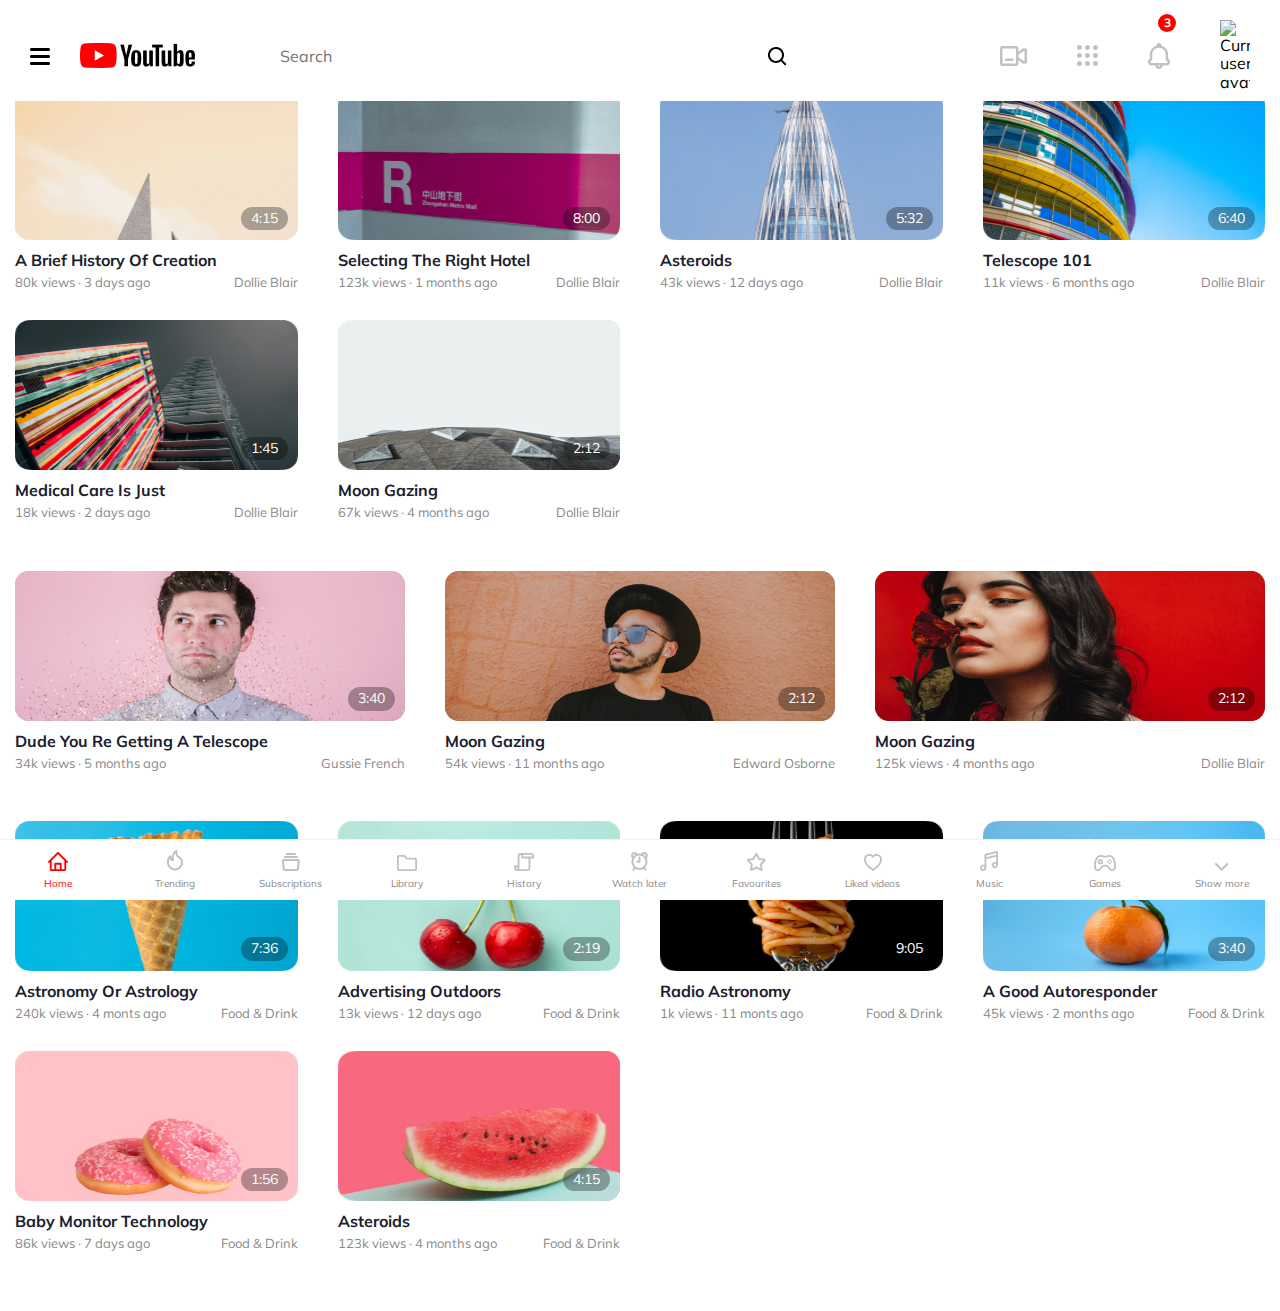
==== commit 0d54dfab: "Adapt header for laptop screens" ====
--- a/index.html
+++ b/index.html
@@ -8,11 +8,15 @@
   <title>YouTube</title>
 </head>
 <body class="app">
-  <header class="header">
+  <header class="app__header header">
     <a class="header__logo logo link" href="index.html">
       <img class="logo__image" src="./assets/logo.png" alt="YouTube logo." width="116" height="25">
     </a>
     <button class="header__btn btn" type="button">
+      <svg class="icon icon_color_dark" xmlns="http://www.w3.org/2000/svg" viewBox="0 0 20 17" width="20" height="17">
+        <path fill-rule="evenodd" clip-rule="evenodd"
+          d="M18.6364 3H1.36364C0.61 3 0 2.328 0 1.5C0 0.672 0.61 0 1.36364 0H18.6364C19.3891 0 20 0.672 20 1.5C20 2.328 19.3891 3 18.6364 3ZM1.36364 7H18.6364C19.3891 7 20 7.672 20 8.5C20 9.328 19.3891 10 18.6364 10H1.36364C0.61 10 0 9.328 0 8.5C0 7.672 0.61 7 1.36364 7ZM18.6364 14H1.36364C0.61 14 0 14.672 0 15.5C0 16.328 0.61 17 1.36364 17H18.6364C19.3891 17 20 16.328 20 15.5C20 14.672 19.3891 14 18.6364 14Z" />
+      </svg>
       <span class="sr-only">Toggle sidebar</span>
     </button>
     <form class="header__search-form search-form" action="/search" method="GET">
@@ -28,102 +32,128 @@
     </form>
     <div class="header__btn-group">
       <button class="header__btn btn" type="button">
+        <svg class="icon icon_color_semi-dark" xmlns="http://www.w3.org/2000/svg" viewBox="0 0 27 20" width="27" height="20">
+          <path fill-rule="evenodd" clip-rule="evenodd"
+            d="M22.2082 2.86766L18.4091 5.68182V2.50266C18.4091 1.11814 17.3104 0 15.955 0H2.4541C1.09644 0 0 1.12048 0 2.50266V17.4973C0 18.8819 1.09874 20 2.4541 20H15.955C17.3126 20 18.4091 18.8795 18.4091 17.4973V14.3182L22.2082 17.1323C22.48 17.3336 22.9801 17.5 23.32 17.5H25.7691C26.456 17.5 27 16.939 27 16.2469V3.75309C27 3.06064 26.4489 2.5 25.7691 2.5H23.32C22.9732 2.5 22.4823 2.66461 22.2082 2.86766ZM2.45455 17.5V2.5H15.9545V17.5H2.45455ZM4.90909 13.75C4.90909 13.0596 5.45956 12.5 6.13996 12.5H12.2691C12.9489 12.5 13.5 13.0548 13.5 13.75C13.5 14.4404 12.9495 15 12.2691 15H6.13996C5.46017 15 4.90909 14.4452 4.90909 13.75ZM23.5108 14.9998L18.424 11.238L18.4243 8.76179L23.5073 4.9966L24.5455 4.99818V14.9988L23.5108 14.9998Z" />
+        </svg>
         <span class="sr-only">Create</span>
       </button>
       <button class="header__btn btn" type="button">
+        <svg class="icon icon_color_semi-dark" xmlns="http://www.w3.org/2000/svg" viewBox="0 0 21 21" width="21" height="21">
+          <path fill-rule="evenodd" clip-rule="evenodd"
+            d="M0 2.5C0 3.88071 1.11929 5 2.5 5C3.88071 5 5 3.88071 5 2.5C5 1.11929 3.88071 0 2.5 0C1.11929 0 0 1.11929 0 2.5ZM2.5 13C1.11929 13 0 11.8807 0 10.5C0 9.11929 1.11929 8 2.5 8C3.88071 8 5 9.11929 5 10.5C5 11.8807 3.88071 13 2.5 13ZM2.5 21C1.11929 21 0 19.8807 0 18.5C0 17.1193 1.11929 16 2.5 16C3.88071 16 5 17.1193 5 18.5C5 19.8807 3.88071 21 2.5 21ZM10.5 21C9.11929 21 8 19.8807 8 18.5C8 17.1193 9.11929 16 10.5 16C11.8807 16 13 17.1193 13 18.5C13 19.8807 11.8807 21 10.5 21ZM16 18.5C16 19.8807 17.1193 21 18.5 21C19.8807 21 21 19.8807 21 18.5C21 17.1193 19.8807 16 18.5 16C17.1193 16 16 17.1193 16 18.5ZM10.5 13C9.11929 13 8 11.8807 8 10.5C8 9.11929 9.11929 8 10.5 8C11.8807 8 13 9.11929 13 10.5C13 11.8807 11.8807 13 10.5 13ZM8 2.5C8 3.88071 9.11929 5 10.5 5C11.8807 5 13 3.88071 13 2.5C13 1.11929 11.8807 0 10.5 0C9.11929 0 8 1.11929 8 2.5ZM18.5 13C17.1193 13 16 11.8807 16 10.5C16 9.11929 17.1193 8 18.5 8C19.8807 8 21 9.11929 21 10.5C21 11.8807 19.8807 13 18.5 13ZM16 2.5C16 3.88071 17.1193 5 18.5 5C19.8807 5 21 3.88071 21 2.5C21 1.11929 19.8807 0 18.5 0C17.1193 0 16 1.11929 16 2.5Z" />
+        </svg>
         <span class="sr-only">Apps</span>
       </button>
       <button class="header__btn btn" type="button">
-        <span class="sr-only">Notifications</span>
+        <svg class="icon icon_color_semi-dark" xmlns="http://www.w3.org/2000/svg" viewBox="0 0 22 26" width="22" height="26">
+          <path fill-rule="evenodd" clip-rule="evenodd"
+            d="M3.66927 22.4545C1.64382 22.4545 0 20.8655 0 18.9091C0 17.6106 0.727122 16.4532 1.83849 15.835C1.83849 15.4764 1.83333 11.2256 1.83333 11.2256C1.83333 7.14185 4.66852 3.70365 8.55556 2.6765V2.36364C8.55556 1.05824 9.64997 0 11 0C12.35 0 13.4444 1.05824 13.4444 2.36364V2.6765C17.3323 3.70344 20.1667 7.14194 20.1667 11.2318V15.8454C21.2793 16.4664 22 17.619 22 18.9091C22 20.8681 20.3586 22.4545 18.3307 22.4545H14.6667C14.6646 24.413 13.0197 26 11 26C8.97496 26 7.33333 24.4143 7.33333 22.4571L3.66927 22.4545ZM9.77778 22.4545C9.77778 23.1083 10.3244 23.6364 11 23.6364C11.6709 23.6364 12.2201 23.1064 12.2222 22.4545H9.77778ZM17.7222 11.2318V16.9427C17.7222 17.2702 17.9922 17.6032 18.3181 17.6847L18.6385 17.7648C19.1733 17.8984 19.5556 18.3689 19.5556 18.9091C19.5556 19.5624 19.0088 20.0909 18.3307 20.0909H3.66927C2.99369 20.0909 2.44444 19.56 2.44444 18.9091C2.44444 18.3666 2.82517 17.8979 3.36026 17.7647L3.69151 17.6823C4.0153 17.6017 4.27778 17.2732 4.27778 16.9426V11.2256C4.27778 7.63639 7.28675 4.72727 11 4.72727C14.7148 4.72727 17.7222 7.63541 17.7222 11.2318Z" />
+        </svg>
+        <span class="count">
+          3 <span class="sr-only">new notifications</span>
+        </span>
       </button>
-      <button class="header__btn btn" type="button">
+      <button class="header__btn header__btn_visible btn" type="button">
         <span class="sr-only">Account</span>
-        <img src="./assets/files/avatar01.jpg" alt="Current user picture." width="30" height="30">
+        <img class="btn__image" src="./assets/files/avatar01.png" alt="Current user avatar." width="30" height="30">
       </button>
     </div>
   </header>
 
   <main class="content">
-    <h1 class="content__heading sr-only">Content feed</h1>
+    <h1 class="sr-only">Content feed</h1>
 
     <section class="content__group video-list">
       <h2 class="video-list__title">Dollie Blair</h2>
-      <div class="video-item">
-        <a class="video-item__link" href="#">
-          <h3 class="video-item__name">A Brief History Of Creation</h3>
-          <div class="video-item__preview video-preview">
-            <img class="video-preview__poster" src="#" alt="" witdh="250" height="150">
+      <div class="video-list__item video-item">
+        <a class="video-item__link link" href="#">
+          <h3 class="title title_size_s">A Brief History Of Creation</h3>
+          <div class="video-item__preview video-preview">
+            <img class="video-preview__poster" src="./assets/files/poster01.jpg" alt="" witdh="250" height="150">
             <time class="video-preview__duration" datetime="PT4M15S">4:15</time>
           </div>
         </a>
         <div class="video-item__info">
-          <span>80k views</span> · <time datetime="2023-03-14">3 days ago</time>
-          <a class="video-item__author" href="#">Dollie Blair</a>
-        </div>
-      </div>
-      <div class="video-item">
-        <a class="video-item__link" href="#">
-          <h3 class="video-item__name">Selecting The Right Hotel</h3>
-          <div class="video-item__preview video-preview">
-            <img class="video-preview__poster" src="#" alt="" witdh="250" height="150">
+          <span>
+            <span>80k views</span> · <time datetime="2023-03-14">3 days ago</time>
+          </span>
+          <a class="video-item__author link" href="#">Dollie Blair</a>
+        </div>
+      </div>
+      <div class="video-list__item video-item">
+        <a class="video-item__link link" href="#">
+          <h3 class="title title_size_s">Selecting The Right Hotel</h3>
+          <div class="video-item__preview video-preview">
+            <img class="video-preview__poster" src="./assets/files/poster02.jpg" alt="" witdh="250" height="150">
             <time class="video-preview__duration" datetime="PT8M0S">8:00</time>
           </div>
         </a>
         <div class="video-item__info">
-          <span>123k views</span> · <time datetime="2023-02">1 months ago</time>
-          <a class="video-item__author" href="#">Dollie Blair</a>
-        </div>
-      </div>
-      <div class="video-item">
-        <a class="video-item__link" href="#">
-          <h3 class="video-item__name">Asteroids</h3>
-          <div class="video-item__preview video-preview">
-            <img class="video-preview__poster" src="#" alt="" witdh="250" height="150">
+          <span>
+            <span>123k views</span> · <time datetime="2023-02">1 months ago</time>
+          </span>
+          <a class="video-item__author link" href="#">Dollie Blair</a>
+        </div>
+      </div>
+      <div class="video-list__item video-item">
+        <a class="video-item__link link" href="#">
+          <h3 class="title title_size_s">Asteroids</h3>
+          <div class="video-item__preview video-preview">
+            <img class="video-preview__poster" src="./assets/files/poster03.jpg" alt="" witdh="250" height="150">
             <time class="video-preview__duration" datetime="PT5M32S">5:32</time>
           </div>
         </a>
         <div class="video-item__info">
-          <span>43k views</span> · <time datetime="2023-03-05">12 days ago</time>
-          <a class="video-item__author" href="#">Dollie Blair</a>
-        </div>
-      </div>
-      <div class="video-item">
-        <a class="video-item__link" href="#">
-          <h3 class="video-item__name">Telescope 101</h3>
-          <div class="video-item__preview video-preview">
-            <img class="video-preview__poster" src="#" alt="" witdh="250" height="150">
+          <span>
+            <span>43k views</span> · <time datetime="2023-03-05">12 days ago</time>
+          </span>
+          <a class="video-item__author link" href="#">Dollie Blair</a>
+        </div>
+      </div>
+      <div class="video-list__item video-item">
+        <a class="video-item__link link" href="#">
+          <h3 class="title title_size_s">Telescope 101</h3>
+          <div class="video-item__preview video-preview">
+            <img class="video-preview__poster" src="./assets/files/poster04.jpg" alt="" witdh="250" height="150">
             <time class="video-preview__duration" datetime="PT6M40S">6:40</time>
           </div>
         </a>
         <div class="video-item__info">
-          <span>11k views</span> · <time datetime="2022-09">6 months ago</time>
-          <a class="video-item__author" href="#">Dollie Blair</a>
-        </div>
-      </div>
-      <div class="video-item">
-        <a class="video-item__link" href="#">
-          <h3 class="video-item__name">Medical Care Is Just</h3>
-          <div class="video-item__preview video-preview">
-            <img class="video-preview__poster" src="#" alt="" witdh="250" height="150">
+          <span>
+            <span>11k views</span> · <time datetime="2022-09">6 months ago</time>
+          </span>
+          <a class="video-item__author link" href="#">Dollie Blair</a>
+        </div>
+      </div>
+      <div class="video-list__item video-item">
+        <a class="video-item__link link" href="#">
+          <h3 class="title title_size_s">Medical Care Is Just</h3>
+          <div class="video-item__preview video-preview">
+            <img class="video-preview__poster" src="./assets/files/poster05.jpg" alt="" witdh="250" height="150">
             <time class="video-preview__duration" datetime="PT1M45S">1:45</time>
           </div>
         </a>
         <div class="video-item__info">
-          <span>18k views</span> · <time datetime="2023-03-15">2 days ago</time>
-          <a class="video-item__author" href="#">Dollie Blair</a>
-        </div>
-      </div>
-      <div class="video-item">
-        <a class="video-item__link" href="#">
-          <h3 class="video-item__name">Moon Gazing</h3>
-          <div class="video-item__preview video-preview">
-            <img class="video-preview__poster" src="#" alt="" witdh="250" height="150">
+          <span>
+            <span>18k views</span> · <time datetime="2023-03-15">2 days ago</time>
+          </span>
+          <a class="video-item__author link" href="#">Dollie Blair</a>
+        </div>
+      </div>
+      <div class="video-list__item video-item">
+        <a class="video-item__link link" href="#">
+          <h3 class="title title_size_s">Moon Gazing</h3>
+          <div class="video-item__preview video-preview">
+            <img class="video-preview__poster" src="./assets/files/poster06.jpg" alt="" witdh="250" height="150">
             <time class="video-preview__duration" datetime="PT2M12S">2:12</time>
           </div>
         </a>
         <div class="video-item__info">
-          <span>67k views</span> · <time datetime="2022-11">4 months ago</time>
-          <a class="video-item__author" href="#">Dollie Blair</a>
+          <span>
+            <span>67k views</span> · <time datetime="2022-11">4 months ago</time>
+          </span>
+          <a class="video-item__author link" href="#">Dollie Blair</a>
         </div>
       </div>
       <div class="video-list__btn-group">
@@ -138,43 +168,49 @@
 
     <section class="content__group video-list">
       <h2 class="video-list__title">Recommended</h2>
-      <div class="video-item">
-        <a class="video-item__link" href="#">
-          <h3 class="video-item__name">Dude You Re Getting A Telescope</h3>
-          <div class="video-item__preview video-preview">
-            <img class="video-preview__poster" src="#" alt="" witdh="250" height="150">
+      <div class="video-list__item video-item">
+        <a class="video-item__link link" href="#">
+          <h3 class="title title_size_s">Dude You Re Getting A Telescope</h3>
+          <div class="video-item__preview video-preview">
+            <img class="video-preview__poster" src="./assets/files/poster07.jpg" alt="" witdh="250" height="150">
             <time class="video-preview__duration" datetime="PT3M40S">3:40</time>
           </div>
         </a>
         <div class="video-item__info">
-          <span>34k views</span> · <time datetime="2022-10">5 months ago</time>
-          <a class="video-item__author" href="#">Gussie French</a>
-        </div>
-      </div>
-      <div class="video-item">
-        <a class="video-item__link" href="#">
-          <h3 class="video-item__name">Moon Gazing</h3>
-          <div class="video-item__preview video-preview">
-            <img class="video-preview__poster" src="#" alt="" witdh="250" height="150">
+          <span>
+            <span>34k views</span> · <time datetime="2022-10">5 months ago</time>
+          </span>
+          <a class="video-item__author link" href="#">Gussie French</a>
+        </div>
+      </div>
+      <div class="video-list__item video-item">
+        <a class="video-item__link link" href="#">
+          <h3 class="title title_size_s">Moon Gazing</h3>
+          <div class="video-item__preview video-preview">
+            <img class="video-preview__poster" src="./assets/files/poster08.jpg" alt="" witdh="250" height="150">
             <time class="video-preview__duration" datetime="PT2M12S">2:12</time>
           </div>
         </a>
         <div class="video-item__info">
-          <span>54k views</span> · <time datetime="2022-04">11 months ago</time>
-          <a class="video-item__author" href="#">Edward Osborne</a>
-        </div>
-      </div>
-      <div class="video-item">
-        <a class="video-item__link" href="#">
-          <h3 class="video-item__name">Moon Gazing</h3>
-          <div class="video-item__preview video-preview">
-            <img class="video-preview__poster" src="#" alt="" witdh="250" height="150">
+          <span>
+            <span>54k views</span> · <time datetime="2022-04">11 months ago</time>
+          </span>
+          <a class="video-item__author link" href="#">Edward Osborne</a>
+        </div>
+      </div>
+      <div class="video-list__item video-item">
+        <a class="video-item__link link" href="#">
+          <h3 class="title title_size_s">Moon Gazing</h3>
+          <div class="video-item__preview video-preview">
+            <img class="video-preview__poster" src="./assets/files/poster09.jpg" alt="" witdh="250" height="150">
             <time class="video-preview__duration" datetime="PT2M12S">2:12</time>
           </div>
         </a>
         <div class="video-item__info">
-          <span>125k views</span> · <time datetime="2022-11">4 months ago</time>
-          <a class="video-item__author" href="#">Dollie Blair</a>
+          <span>
+            <span>125k views</span> · <time datetime="2022-11">4 months ago</time>
+          </span>
+          <a class="video-item__author link" href="#">Dollie Blair</a>
         </div>
       </div>
       <div class="video-list__btn-group">
@@ -189,82 +225,94 @@
 
     <section class="content__group video-list">
       <h2 class="video-list__title">Food & Drink</h2>
-      <div class="video-item">
-        <a class="video-item__link" href="#">
-          <h3 class="video-item__name">Astronomy Or Astrology</h3>
-          <div class="video-item__preview video-preview">
-            <img class="video-preview__poster" src="#" alt="" witdh="250" height="150">
+      <div class="video-list__item video-item">
+        <a class="video-item__link link" href="#">
+          <h3 class="title title_size_s">Astronomy Or Astrology</h3>
+          <div class="video-item__preview video-preview">
+            <img class="video-preview__poster" src="./assets/files/poster10.jpg" alt="" witdh="250" height="150">
             <time class="video-preview__duration" datetime="PT7M36S">7:36</time>
           </div>
         </a>
         <div class="video-item__info">
-          <span>240k views</span> · <time datetime="2022-11">4 monts ago</time>
-          <a class="video-item__author" href="#">Food & Drink</a>
-        </div>
-      </div>
-      <div class="video-item">
-        <a class="video-item__link" href="#">
-          <h3 class="video-item__name">Advertising Outdoors</h3>
-          <div class="video-item__preview video-preview">
-            <img class="video-preview__poster" src="#" alt="" witdh="250" height="150">
+          <span>
+            <span>240k views</span> · <time datetime="2022-11">4 monts ago</time>
+          </span>
+          <a class="video-item__author link" href="#">Food & Drink</a>
+        </div>
+      </div>
+      <div class="video-list__item video-item">
+        <a class="video-item__link link" href="#">
+          <h3 class="title title_size_s">Advertising Outdoors</h3>
+          <div class="video-item__preview video-preview">
+            <img class="video-preview__poster" src="./assets/files/poster11.jpg" alt="" witdh="250" height="150">
             <time class="video-preview__duration" datetime="PT2M19S">2:19</time>
           </div>
         </a>
         <div class="video-item__info">
-          <span>13k views</span> · <time datetime="2023-03-05">12 days ago</time>
-          <a class="video-item__author" href="#">Food & Drink</a>
-        </div>
-      </div>
-      <div class="video-item">
-        <a class="video-item__link" href="#">
-          <h3 class="video-item__name">Radio Astronomy</h3>
-          <div class="video-item__preview video-preview">
-            <img class="video-preview__poster" src="#" alt="" witdh="250" height="150">
+          <span>
+            <span>13k views</span> · <time datetime="2023-03-05">12 days ago</time>
+          </span>
+          <a class="video-item__author link" href="#">Food & Drink</a>
+        </div>
+      </div>
+      <div class="video-list__item video-item">
+        <a class="video-item__link link" href="#">
+          <h3 class="title title_size_s">Radio Astronomy</h3>
+          <div class="video-item__preview video-preview">
+            <img class="video-preview__poster" src="./assets/files/poster12.jpg" alt="" witdh="250" height="150">
             <time class="video-preview__duration" datetime="PT9M5S">9:05</time>
           </div>
         </a>
         <div class="video-item__info">
-          <span>1k views</span> · <time datetime="2022-04">11 monts ago</time>
-          <a class="video-item__author" href="#">Food & Drink</a>
-        </div>
-      </div>
-      <div class="video-item">
-        <a class="video-item__link" href="#">
-          <h3 class="video-item__name">A Good Autoresponder</h3>
-          <div class="video-item__preview video-preview">
-            <img class="video-preview__poster" src="#" alt="" witdh="250" height="150">
+          <span>
+            <span>1k views</span> · <time datetime="2022-04">11 monts ago</time>
+          </span>
+          <a class="video-item__author link" href="#">Food & Drink</a>
+        </div>
+      </div>
+      <div class="video-list__item video-item">
+        <a class="video-item__link link" href="#">
+          <h3 class="title title_size_s">A Good Autoresponder</h3>
+          <div class="video-item__preview video-preview">
+            <img class="video-preview__poster" src="./assets/files/poster13.jpg" alt="" witdh="250" height="150">
             <time class="video-preview__duration" datetime="PT3M40S">3:40</time>
           </div>
         </a>
         <div class="video-item__info">
-          <span>45k views</span> · <time datetime="2023-01">2 months ago</time>
-          <a class="video-item__author" href="#">Food & Drink</a>
-        </div>
-      </div>
-      <div class="video-item">
-        <a class="video-item__link" href="#">
-          <h3 class="video-item__name">Baby Monitor Technology</h3>
-          <div class="video-item__preview video-preview">
-            <img class="video-preview__poster" src="#" alt="" witdh="250" height="150">
+          <span>
+            <span>45k views</span> · <time datetime="2023-01">2 months ago</time>
+          </span>
+          <a class="video-item__author link" href="#">Food & Drink</a>
+        </div>
+      </div>
+      <div class="video-list__item video-item">
+        <a class="video-item__link link" href="#">
+          <h3 class="title title_size_s">Baby Monitor Technology</h3>
+          <div class="video-item__preview video-preview">
+            <img class="video-preview__poster" src="./assets/files/poster14.jpg" alt="" witdh="250" height="150">
             <time class="video-preview__duration" datetime="PT1M56S">1:56</time>
           </div>
         </a>
         <div class="video-item__info">
-          <span>86k views</span> · <time datetime="2023-03-10">7 days ago</time>
-          <a class="video-item__author" href="#">Food & Drink</a>
-        </div>
-      </div>
-      <div class="video-item">
-        <a class="video-item__link" href="#">
-          <h3 class="video-item__name">Asteroids</h3>
-          <div class="video-item__preview video-preview">
-            <img class="video-preview__poster" src="#" alt="" witdh="250" height="150">
+          <span>
+            <span>86k views</span> · <time datetime="2023-03-10">7 days ago</time>
+          </span>
+          <a class="video-item__author link" href="#">Food & Drink</a>
+        </div>
+      </div>
+      <div class="video-list__item video-item">
+        <a class="video-item__link link" href="#">
+          <h3 class="title title_size_s">Asteroids</h3>
+          <div class="video-item__preview video-preview">
+            <img class="video-preview__poster" src="./assets/files/poster15.jpg" alt="" witdh="250" height="150">
             <time class="video-preview__duration" datetime="PT4M15S">4:15</time>
           </div>
         </a>
         <div class="video-item__info">
-          <span>123k views</span> · <time datetime="2022-11">4 months ago</time>
-          <a class="video-item__author" href="#">Food & Drink</a>
+          <span>
+            <span>123k views</span> · <time datetime="2022-11">4 months ago</time>
+          </span>
+          <a class="video-item__author link" href="#">Food & Drink</a>
         </div>
       </div>
       <div class="video-list__btn-group">
@@ -381,7 +429,7 @@
                 <path fill-rule="evenodd" clip-rule="evenodd"
                   d="M6.66931 5.25531L11.6193 0.305313C11.8704 0.0453564 12.2422 -0.0588996 12.5918 0.0326158C12.9415 0.124131 13.2145 0.397176 13.306 0.746806C13.3975 1.09644 13.2933 1.46824 13.0333 1.71931L7.37631 7.37631C6.98581 7.7667 6.35281 7.7667 5.96231 7.37631L0.305313 1.71931C0.0453564 1.46824 -0.0588996 1.09644 0.0326158 0.746806C0.124131 0.397176 0.397176 0.124131 0.746806 0.0326158C1.09644 -0.0588996 1.46824 0.0453564 1.71931 0.305313L6.66931 5.25531Z" />
               </svg>
-              <span>Show</span> more
+              <span>Show more</span>
             </a>
           </li>
         </ul>
--- a/styles/index.css
+++ b/styles/index.css
@@ -1,11 +1,22 @@
 @import url("https://fonts.googleapis.com/css2?family=Mulish:wght@400;700&display=swap");
+
+@import url("./header.css");
+@import url("./main.css");
+@import url("./sidebar.css");
 
 :root {
   --basic-light: #fff;
   --basic-dark: #000;
   --text-dark: rgba(0, 0, 0, .6);
   --text-semi-dark: #898989;
+  --title-dark: #19202c;
   --link-active: #f00;
+  --btn-blue: #2196f3;
+  --bg-dark: rgba(0, 0, 0, .3);
+  --bg-semi-dark: rgba(61, 61, 61, .6);
+  --bg-semi-light: rgba(216, 216, 216, .5);
+  --bg-light: rgba(255, 255, 255, .2);
+  --border-light: #f1f1f1;
 }
 
 html, body {
@@ -42,3 +53,13 @@
   white-space: nowrap;
   clip: rect(0, 0, 0, 0);
 }
+
+.app {
+  padding-top: 50px;
+}
+
+@media (min-width: 992px) {
+  .app {
+    padding-top: 80px;
+  }
+}
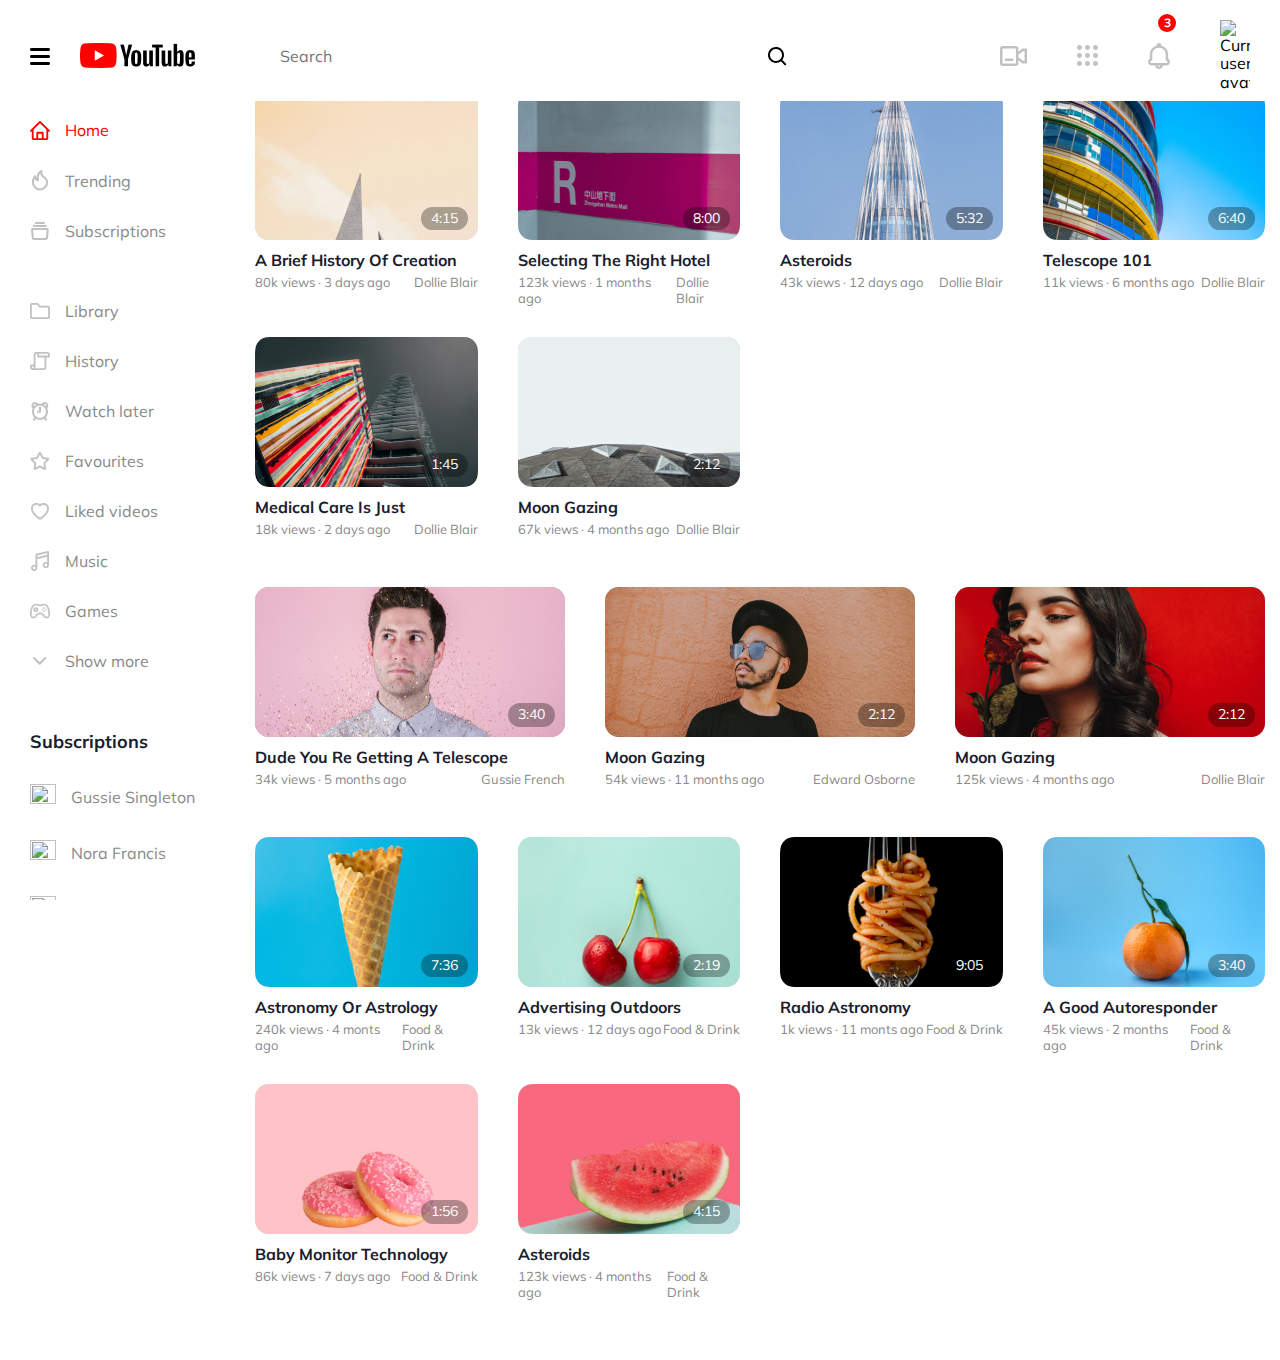
==== commit 40d727c1: "Adapt sidebar for laptop screens" ====
--- a/index.html
+++ b/index.html
@@ -7,7 +7,7 @@
   <link rel="stylesheet" href="./styles/index.css">
   <title>YouTube</title>
 </head>
-<body class="app">
+<body class="app app_sidebar_opened">
   <header class="app__header header">
     <a class="header__logo logo link" href="index.html">
       <img class="logo__image" src="./assets/logo.png" alt="YouTube logo." width="116" height="25">
@@ -351,7 +351,7 @@
               <span>Trending</span>
             </a>
           </li>
-          <li class="nav-group__item">
+          <li class="nav-group__item nav-group__item_mb_60">
             <a class="nav-group__link" href="#">
               <svg class="nav-group__icon icon icon_color_semi-dark" xmlns="http://www.w3.org/2000/svg" viewBox="0 0 18 18" width="18" height="18">
                 <path fill-rule="evenodd" clip-rule="evenodd"
@@ -384,7 +384,7 @@
                 <path fill-rule="evenodd" clip-rule="evenodd"
                   d="M12.7263 16.7342C11.4999 17.5194 10.0515 17.973 8.5 17.973C6.94846 17.973 5.50008 17.5194 4.27374 16.7342L3.36555 18.3497C3.08967 18.8405 2.48163 19.0104 2 18.7248C1.52171 18.4412 1.35565 17.817 1.6335 17.3227C1.6335 17.3227 2.68265 15.4627 2.70994 15.4264C1.3407 13.9519 0.5 11.9552 0.5 9.75676C0.5 8.53312 0.760452 7.37196 1.22753 6.32856C0.476253 5.66926 0 4.68905 0 3.59459C0 1.60935 1.567 0 3.5 0C4.79331 0 5.92278 0.720433 6.52869 1.79186C7.15928 1.62774 7.81973 1.54054 8.5 1.54054C9.11512 1.54054 9.71402 1.61184 10.2893 1.74683C10.9011 0.700295 12.017 0 13.2921 0C15.2251 0 16.7921 1.60935 16.7921 3.59459C16.7921 4.61644 16.3769 5.5387 15.7104 6.19316C16.2164 7.27113 16.5 8.47993 16.5 9.75676C16.5 11.9552 15.6593 13.9519 14.2901 15.4264C14.3173 15.4627 15.3665 17.3227 15.3665 17.3227C15.6443 17.817 15.4783 18.4412 15 18.7248C14.5184 19.0104 13.9103 18.8405 13.6344 18.3497L12.7263 16.7342ZM7.5 5.64845C7.5 5.08135 7.94386 4.62162 8.5 4.62162C9.05229 4.62162 9.5 5.07733 9.5 5.64845V9.75676C9.5 10.324 9.05665 10.7838 8.50095 10.7838H6.49905C5.94729 10.7838 5.5 10.3279 5.5 9.75676C5.5 9.18955 5.94335 8.72973 6.49905 8.72973H7.5V5.64845ZM2 3.59459C2 2.74378 2.67157 2.05405 3.5 2.05405C3.93928 2.05405 4.3426 2.24978 4.62052 2.56955C3.73645 3.07397 2.95519 3.74545 2.3172 4.54247C2.11715 4.27879 2 3.9482 2 3.59459ZM14.7921 3.59459C14.7921 2.74378 14.1205 2.05405 13.2921 2.05405C12.8889 2.05405 12.5161 2.21892 12.2426 2.49324C13.1305 2.9768 13.9191 3.62706 14.569 4.4034C14.7112 4.1665 14.7921 3.8885 14.7921 3.59459ZM8.5 15.9189C5.18629 15.9189 2.5 13.16 2.5 9.75676C2.5 6.35349 5.18629 3.59459 8.5 3.59459C11.8137 3.59459 14.5 6.35349 14.5 9.75676C14.5 13.16 11.8137 15.9189 8.5 15.9189Z" />
               </svg>
-              <span>Watch</span> later
+              <span>Watch later</span>
             </a>
           </li>
           <li class="nav-group__item">
@@ -402,7 +402,7 @@
                 <path fill-rule="evenodd" clip-rule="evenodd"
                   d="M12.6 0C11.217 0 9.95536 0.530866 9 1.40391C8.04464 0.530866 6.78304 0 5.4 0C2.41766 0 0 2.46848 0 5.51351C0 9.95785 4.48072 14.2534 8.62049 16.7595C8.83009 16.8923 9.17315 16.8905 9.38216 16.7577C13.4946 14.2432 18 9.95763 18 5.51351C18 2.46848 15.5823 0 12.6 0ZM9.00509 14.8252C4.5546 11.8546 1.8 8.38441 1.8 5.51351C1.8 3.48349 3.41177 1.83784 5.4 1.83784C6.29958 1.83784 7.14325 2.17359 7.79955 2.77335L8.66561 3.56478C8.8528 3.73585 9.14971 3.73355 9.33439 3.56478L10.2004 2.77335C10.8567 2.17359 11.7004 1.83784 12.6 1.83784C14.5882 1.83784 16.2 3.48349 16.2 5.51351C16.2 8.45823 13.4557 11.8546 9.00509 14.8252Z" />
               </svg>
-              <span>Liked</span> videos
+              <span>Liked videos</span>
             </a>
           </li>
           <li class="nav-group__item">
@@ -435,41 +435,41 @@
         </ul>
       </div>
       <div class="navigation__group nav-group">
-        <h3 class="nav-group__title">Subscriptions</h3>
+        <h3 class="nav-group__title title">Subscriptions</h3>
         <ul class="nav-group__list">
           <li class="nav-group__item">
             <a class="nav-group__link" href="#">
-              <img class="nav-group__avatar" src="#" alt="" width="26" height="26">
+              <img class="nav-group__avatar" src="./assets/files/avatar02.png" alt="" width="26" height="26">
               <span>Gussie Singleton</span>
             </a>
           </li>
           <li class="nav-group__item">
             <a class="nav-group__link" href="#">
-              <img class="nav-group__avatar" src="#" alt="" width="26" height="26">
+              <img class="nav-group__avatar" src="./assets/files/avatar03.png" alt="" width="26" height="26">
               <span>Nora Francis</span>
             </a>
           </li>
           <li class="nav-group__item">
             <a class="nav-group__link" href="#">
-              <img class="nav-group__avatar" src="#" alt="" width="26" height="26">
+              <img class="nav-group__avatar" src="./assets/files/avatar04.png" alt="" width="26" height="26">
               <span>Belle Brigs</span>
             </a>
           </li>
           <li class="nav-group__item">
             <a class="nav-group__link" href="#">
-              <img class="nav-group__avatar" src="#" alt="" width="26" height="26">
+              <img class="nav-group__avatar" src="./assets/files/avatar05.png" alt="" width="26" height="26">
               <span>Eunice Cortez</span>
             </a>
           </li>
           <li class="nav-group__item">
             <a class="nav-group__link" href="#">
-              <img class="nav-group__avatar" src="#" alt="" width="26" height="26">
+              <img class="nav-group__avatar" src="./assets/files/avatar06.png" alt="" width="26" height="26">
               <span>Emma Hanson</span>
             </a>
           </li>
           <li class="nav-group__item">
             <a class="nav-group__link" href="#">
-              <img class="nav-group__avatar" src="#" alt="" width="26" height="26">
+              <img class="nav-group__avatar" src="./assets/files/avatar07.png" alt="" width="26" height="26">
               <span>Leah Berry</span>
             </a>
           </li>
@@ -479,7 +479,13 @@
         <h3 class="nav-group__title sr-only">Others</h3>
         <ul class="nav-group__list">
           <li class="nav-group__item">
-            <a class="nav-group__link" href="#">Setting</a>
+            <a class="nav-group__link" href="#">
+              <svg class="nav-group__icon icon icon_color_semi-dark" xmlns="http://www.w3.org/2000/svg" viewBox="0 0 19 20" width="19" height="20">
+                <path fill-rule="evenodd" clip-rule="evenodd"
+                  d="M13.4684 3.72984L12.7255 3.2963C12.7255 3.2963 11.9499 1.18529 11.8845 1.04241C11.6372 0.446706 10.9608 0 10.2828 0H8.42097C7.74577 0 7.07222 0.445749 6.80795 1.06812C6.75378 1.18551 5.98673 3.29574 5.98673 3.29574L5.25274 3.73208C5.25274 3.73208 3.01723 3.34267 2.86067 3.32789C2.22115 3.24416 1.49608 3.60662 1.15706 4.19382L0.22616 5.80618C-0.11144 6.39092 -0.0621848 7.1971 0.344673 7.73715C0.419296 7.84283 1.8639 9.57203 1.8639 9.57203C1.8639 9.57203 1.85186 9.85686 1.85186 10C1.85186 10.303 1.86248 10.429 1.86248 10.429C1.86248 10.429 0.419296 12.1572 0.328229 12.2853C-0.0641449 12.7973 -0.112893 13.6066 0.22616 14.1938L1.15706 15.8062C1.49462 16.3909 2.21732 16.7514 2.88838 16.6691C3.01723 16.6573 5.23083 16.2672 5.23083 16.2672L5.97602 16.6921C5.97602 16.6921 6.75378 18.8145 6.81919 18.9574C7.06642 19.5532 7.74286 20 8.42097 20H10.2828C10.9579 20 11.6314 19.5544 11.8957 18.9321C11.9499 18.8147 12.7255 16.7 12.7255 16.7L13.4565 16.269C13.4565 16.269 15.8311 16.6709 15.8364 16.6714C16.4824 16.7558 17.2076 16.3934 17.5467 15.8062L18.4776 14.1938C18.8151 13.6091 18.766 12.803 18.3592 12.263C18.2846 12.1573 16.8393 10.4365 16.8393 10.4365C16.8393 10.4365 16.8519 10.146 16.8519 10C16.8519 9.69704 16.8429 9.56952 16.8429 9.56952C16.8429 9.56952 18.2846 7.8427 18.3757 7.71452C18.7679 7.20254 18.8166 6.39338 18.4776 5.80618L17.5467 4.19382C17.2091 3.60908 16.4863 3.24864 15.8151 3.33097C15.6863 3.34276 13.4684 3.72984 13.4684 3.72984ZM10.9423 4.30503L11.0766 4.75439L11.508 4.93843C11.9156 5.11235 12.3007 5.33528 12.6549 5.60181L13.0302 5.88422L13.4872 5.77567C14.151 5.618 15.7116 5.35656 15.8613 5.33828C15.9481 5.32769 16.6964 6.62368 16.6438 6.69352C16.5532 6.81399 15.5466 8.03475 15.0782 8.5308L14.7565 8.8714L14.8124 9.33653C14.8386 9.55534 14.8519 9.77673 14.8519 10C14.8519 10.2233 14.8386 10.4447 14.8124 10.6635L14.7565 11.1286L15.0782 11.4692C15.5466 11.9652 16.5532 13.186 16.6438 13.3065C16.6964 13.3763 15.9126 14.668 15.8613 14.6617C15.7116 14.6434 14.151 14.382 13.4872 14.2243L13.0302 14.1158L12.6549 14.3982C12.3007 14.6647 11.9156 14.8877 11.508 15.0616L11.0766 15.2456L10.9423 15.695C10.747 16.3484 10.1933 17.8297 10.1343 17.9684C10.1001 18.0487 8.60366 18.0487 8.56947 17.9683C8.5105 17.8297 7.95692 16.3484 7.76164 15.6951L7.62731 15.2457L7.1959 15.0616C6.78824 14.8877 6.40322 14.6648 6.04897 14.3983L5.67364 14.1159L5.21666 14.2245C4.55278 14.3822 2.99208 14.6435 2.84241 14.6618C2.75565 14.6724 2.00741 13.3763 2.05996 13.3065C2.15061 13.186 3.15718 11.9654 3.62557 11.4694L3.94723 11.1288L3.89139 10.6637C3.86512 10.4448 3.85186 10.2233 3.85186 10C3.85186 9.77667 3.86512 9.55522 3.89139 9.33635L3.94723 8.87119L3.62557 8.53058C3.15718 8.0346 2.15061 6.81396 2.05996 6.69349C2.00741 6.62365 2.75565 5.32763 2.84241 5.33821C2.99208 5.35647 4.55278 5.61785 5.21666 5.77554L5.67364 5.88408L6.04897 5.6017C6.40322 5.33517 6.78824 5.11226 7.1959 4.93836L7.62731 4.75432L7.76164 4.30495C7.95692 3.65163 8.5105 2.17034 8.56947 2.03168C8.60366 1.9513 10.1001 1.95127 10.1343 2.03164C10.1933 2.1703 10.747 3.65163 10.9423 4.30503ZM9.35186 13C7.69501 13 6.35186 11.6569 6.35186 10C6.35186 8.34315 7.69501 7 9.35186 7C11.0087 7 12.3519 8.34315 12.3519 10C12.3519 11.6569 11.0087 13 9.35186 13ZM10.3519 10C10.3519 10.5523 9.90415 11 9.35186 11C8.79958 11 8.35186 10.5523 8.35186 10C8.35186 9.44771 8.79958 9 9.35186 9C9.90415 9 10.3519 9.44771 10.3519 10Z" />
+              </svg>
+              <span>Setting</span>
+            </a>
           </li>
         </ul>
       </div>
--- a/styles/index.css
+++ b/styles/index.css
@@ -62,4 +62,16 @@
   .app {
     padding-top: 80px;
   }
+
+  .app_sidebar_opened {
+    padding-left: 240px;
+  }
+
+  .app_sidebar_closed {
+    padding-left: 80px;
+  }
+
+  .app_sidebar_closed .app__sidebar {
+    display: none;
+  }
 }
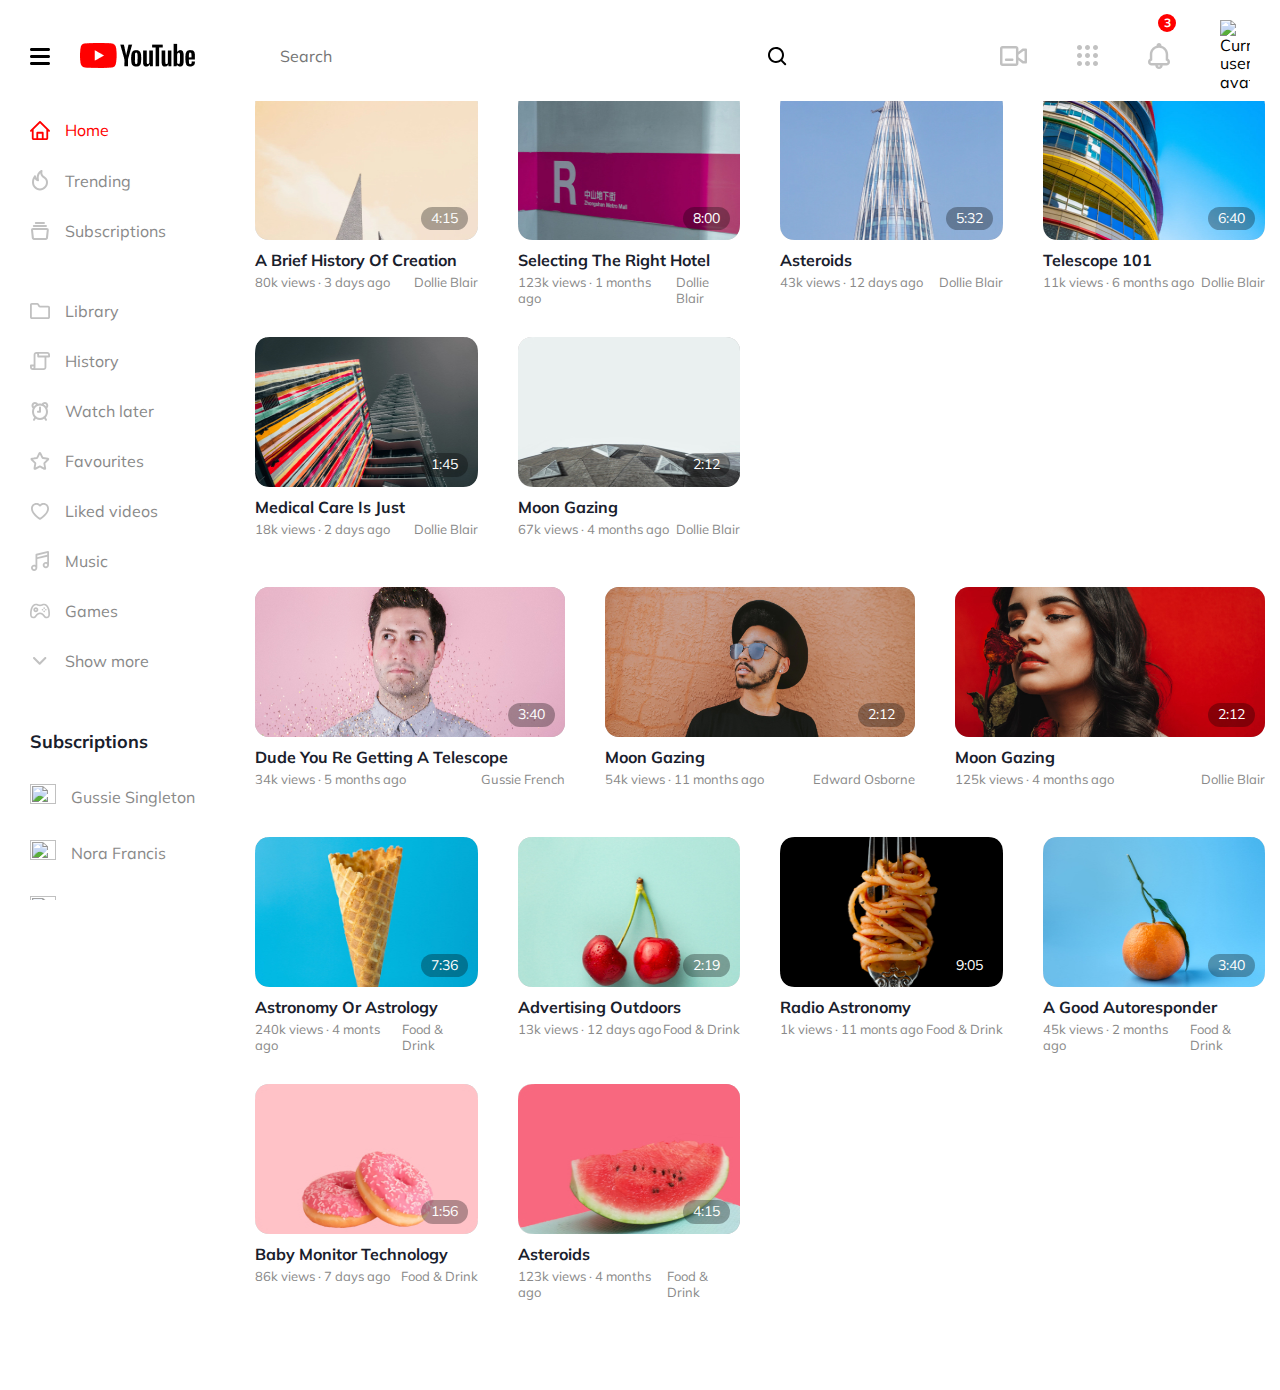
==== commit fe311691: "Refactor main page" ====
--- a/index.html
+++ b/index.html
@@ -65,264 +65,308 @@
     <h1 class="sr-only">Content feed</h1>
 
     <section class="content__group video-list">
-      <h2 class="video-list__title">Dollie Blair</h2>
-      <div class="video-list__item video-item">
-        <a class="video-item__link link" href="#">
-          <h3 class="title title_size_s">A Brief History Of Creation</h3>
-          <div class="video-item__preview video-preview">
-            <img class="video-preview__poster" src="./assets/files/poster01.jpg" alt="" witdh="250" height="150">
-            <time class="video-preview__duration" datetime="PT4M15S">4:15</time>
-          </div>
+      <div class="video-list__header">
+        <a class="video-list__channel link" href="#">
+          <h2 class="video-list__title title title_size_m">Dollie Blair</h2>
+          <img src="./assets/files/avatar02.png" alt="Dollie Blair channel avatar." width="50" height="50">
         </a>
-        <div class="video-item__info">
-          <span>
-            <span>80k views</span> · <time datetime="2023-03-14">3 days ago</time>
-          </span>
-          <a class="video-item__author link" href="#">Dollie Blair</a>
-        </div>
-      </div>
-      <div class="video-list__item video-item">
-        <a class="video-item__link link" href="#">
-          <h3 class="title title_size_s">Selecting The Right Hotel</h3>
-          <div class="video-item__preview video-preview">
-            <img class="video-preview__poster" src="./assets/files/poster02.jpg" alt="" witdh="250" height="150">
-            <time class="video-preview__duration" datetime="PT8M0S">8:00</time>
-          </div>
-        </a>
-        <div class="video-item__info">
-          <span>
-            <span>123k views</span> · <time datetime="2023-02">1 months ago</time>
-          </span>
-          <a class="video-item__author link" href="#">Dollie Blair</a>
-        </div>
-      </div>
-      <div class="video-list__item video-item">
-        <a class="video-item__link link" href="#">
-          <h3 class="title title_size_s">Asteroids</h3>
-          <div class="video-item__preview video-preview">
-            <img class="video-preview__poster" src="./assets/files/poster03.jpg" alt="" witdh="250" height="150">
-            <time class="video-preview__duration" datetime="PT5M32S">5:32</time>
-          </div>
-        </a>
-        <div class="video-item__info">
-          <span>
-            <span>43k views</span> · <time datetime="2023-03-05">12 days ago</time>
-          </span>
-          <a class="video-item__author link" href="#">Dollie Blair</a>
-        </div>
-      </div>
-      <div class="video-list__item video-item">
-        <a class="video-item__link link" href="#">
-          <h3 class="title title_size_s">Telescope 101</h3>
-          <div class="video-item__preview video-preview">
-            <img class="video-preview__poster" src="./assets/files/poster04.jpg" alt="" witdh="250" height="150">
-            <time class="video-preview__duration" datetime="PT6M40S">6:40</time>
-          </div>
-        </a>
-        <div class="video-item__info">
-          <span>
-            <span>11k views</span> · <time datetime="2022-09">6 months ago</time>
-          </span>
-          <a class="video-item__author link" href="#">Dollie Blair</a>
-        </div>
-      </div>
-      <div class="video-list__item video-item">
-        <a class="video-item__link link" href="#">
-          <h3 class="title title_size_s">Medical Care Is Just</h3>
-          <div class="video-item__preview video-preview">
-            <img class="video-preview__poster" src="./assets/files/poster05.jpg" alt="" witdh="250" height="150">
-            <time class="video-preview__duration" datetime="PT1M45S">1:45</time>
-          </div>
-        </a>
-        <div class="video-item__info">
-          <span>
-            <span>18k views</span> · <time datetime="2023-03-15">2 days ago</time>
-          </span>
-          <a class="video-item__author link" href="#">Dollie Blair</a>
-        </div>
-      </div>
-      <div class="video-list__item video-item">
-        <a class="video-item__link link" href="#">
-          <h3 class="title title_size_s">Moon Gazing</h3>
-          <div class="video-item__preview video-preview">
-            <img class="video-preview__poster" src="./assets/files/poster06.jpg" alt="" witdh="250" height="150">
-            <time class="video-preview__duration" datetime="PT2M12S">2:12</time>
-          </div>
-        </a>
-        <div class="video-item__info">
-          <span>
-            <span>67k views</span> · <time datetime="2022-11">4 months ago</time>
-          </span>
-          <a class="video-item__author link" href="#">Dollie Blair</a>
-        </div>
-      </div>
-      <div class="video-list__btn-group">
-        <button class="video-list__btn btn" type="button">
-          <span class="sr-only">Previous</span>
-        </button>
-        <button class="video-list__btn btn" type="button">
-          <span class="sr-only">Next</span>
-        </button>
+        <div class="video-list__btn-group">
+          <button class="video-list__btn btn" type="button">
+            <svg class="icon icon_color_light" xmlns="http://www.w3.org/2000/svg" viewBox="0 0 8 12" width="8" height="12">
+              <path fill-rule="evenodd" clip-rule="evenodd"
+                d="M7.00168 0.666119L7.53635 1.20514C7.71212 1.39201 7.80005 1.61013 7.80005 1.85921C7.80005 2.11332 7.71212 2.32897 7.53635 2.50632L4.07191 6.00001L7.53626 9.4937C7.71203 9.67105 7.79996 9.88669 7.79996 10.1407C7.79996 10.3899 7.71203 10.608 7.53626 10.7949L7.00159 11.3268C6.8211 11.5089 6.60482 11.6 6.35293 11.6C6.09631 11.6 5.88248 11.5089 5.71143 11.3268L1.07093 6.64702C0.890341 6.47444 0.800049 6.25888 0.800049 6.00001C0.800049 5.74598 0.890341 5.52796 1.07093 5.34593L5.71143 0.666119C5.88729 0.48877 6.10112 0.400006 6.35293 0.400006C6.60009 0.400006 6.81628 0.48877 7.00168 0.666119Z" />
+            </svg>
+            <span class="sr-only">Previous</span>
+          </button>
+          <button class="video-list__btn btn" type="button">
+            <svg class="icon icon_color_light" xmlns="http://www.w3.org/2000/svg" viewBox="0 0 8 12" width="8" height="12">
+              <path fill-rule="evenodd" clip-rule="evenodd"
+                d="M0.998319 0.666119L0.463653 1.20514C0.287881 1.39201 0.199951 1.61013 0.199951 1.85921C0.199951 2.11332 0.287881 2.32897 0.463653 2.50632L3.92809 6.00001L0.463741 9.4937C0.287968 9.67105 0.200039 9.88669 0.200039 10.1407C0.200039 10.3899 0.287968 10.608 0.463741 10.7949L0.998406 11.3268C1.1789 11.5089 1.39518 11.6 1.64707 11.6C1.90369 11.6 2.11752 11.5089 2.28857 11.3268L6.92907 6.64702C7.10966 6.47444 7.19995 6.25888 7.19995 6.00001C7.19995 5.74598 7.10966 5.52796 6.92907 5.34593L2.28857 0.666119C2.11271 0.48877 1.89888 0.400006 1.64707 0.400006C1.39991 0.400006 1.18372 0.48877 0.998319 0.666119Z" />
+            </svg>
+            <span class="sr-only">Next</span>
+          </button>
+        </div>
+      </div>
+      <div class="video-list__inner">
+        <div class="video-list__item video-item">
+          <a class="video-item__link link" href="#">
+            <h3 class="title title_size_s">A Brief History Of Creation</h3>
+            <div class="video-item__preview video-preview">
+              <img class="video-preview__poster" src="./assets/files/poster01.jpg" alt="" witdh="250" height="150">
+              <time class="video-preview__duration" datetime="PT4M15S">4:15</time>
+            </div>
+          </a>
+          <div class="video-item__info">
+            <span>
+              <span>80k views</span> · <time datetime="2023-03-14">3 days ago</time>
+            </span>
+            <a class="video-item__author link" href="#">Dollie Blair</a>
+          </div>
+        </div>
+        <div class="video-list__item video-item">
+          <a class="video-item__link link" href="#">
+            <h3 class="title title_size_s">Selecting The Right Hotel</h3>
+            <div class="video-item__preview video-preview">
+              <img class="video-preview__poster" src="./assets/files/poster02.jpg" alt="" witdh="250" height="150">
+              <time class="video-preview__duration" datetime="PT8M0S">8:00</time>
+            </div>
+          </a>
+          <div class="video-item__info">
+            <span>
+              <span>123k views</span> · <time datetime="2023-02">1 months ago</time>
+            </span>
+            <a class="video-item__author link" href="#">Dollie Blair</a>
+          </div>
+        </div>
+        <div class="video-list__item video-item">
+          <a class="video-item__link link" href="#">
+            <h3 class="title title_size_s">Asteroids</h3>
+            <div class="video-item__preview video-preview">
+              <img class="video-preview__poster" src="./assets/files/poster03.jpg" alt="" witdh="250" height="150">
+              <time class="video-preview__duration" datetime="PT5M32S">5:32</time>
+            </div>
+          </a>
+          <div class="video-item__info">
+            <span>
+              <span>43k views</span> · <time datetime="2023-03-05">12 days ago</time>
+            </span>
+            <a class="video-item__author link" href="#">Dollie Blair</a>
+          </div>
+        </div>
+        <div class="video-list__item video-item">
+          <a class="video-item__link link" href="#">
+            <h3 class="title title_size_s">Telescope 101</h3>
+            <div class="video-item__preview video-preview">
+              <img class="video-preview__poster" src="./assets/files/poster04.jpg" alt="" witdh="250" height="150">
+              <time class="video-preview__duration" datetime="PT6M40S">6:40</time>
+            </div>
+          </a>
+          <div class="video-item__info">
+            <span>
+              <span>11k views</span> · <time datetime="2022-09">6 months ago</time>
+            </span>
+            <a class="video-item__author link" href="#">Dollie Blair</a>
+          </div>
+        </div>
+        <div class="video-list__item video-item">
+          <a class="video-item__link link" href="#">
+            <h3 class="title title_size_s">Medical Care Is Just</h3>
+            <div class="video-item__preview video-preview">
+              <img class="video-preview__poster" src="./assets/files/poster05.jpg" alt="" witdh="250" height="150">
+              <time class="video-preview__duration" datetime="PT1M45S">1:45</time>
+            </div>
+          </a>
+          <div class="video-item__info">
+            <span>
+              <span>18k views</span> · <time datetime="2023-03-15">2 days ago</time>
+            </span>
+            <a class="video-item__author link" href="#">Dollie Blair</a>
+          </div>
+        </div>
+        <div class="video-list__item video-item">
+          <a class="video-item__link link" href="#">
+            <h3 class="title title_size_s">Moon Gazing</h3>
+            <div class="video-item__preview video-preview">
+              <img class="video-preview__poster" src="./assets/files/poster06.jpg" alt="" witdh="250" height="150">
+              <time class="video-preview__duration" datetime="PT2M12S">2:12</time>
+            </div>
+          </a>
+          <div class="video-item__info">
+            <span>
+              <span>67k views</span> · <time datetime="2022-11">4 months ago</time>
+            </span>
+            <a class="video-item__author link" href="#">Dollie Blair</a>
+          </div>
+        </div>
       </div>
     </section>
 
     <section class="content__group video-list">
-      <h2 class="video-list__title">Recommended</h2>
-      <div class="video-list__item video-item">
-        <a class="video-item__link link" href="#">
-          <h3 class="title title_size_s">Dude You Re Getting A Telescope</h3>
-          <div class="video-item__preview video-preview">
-            <img class="video-preview__poster" src="./assets/files/poster07.jpg" alt="" witdh="250" height="150">
-            <time class="video-preview__duration" datetime="PT3M40S">3:40</time>
-          </div>
+      <div class="video-list__header">
+        <a class="video-list__channel link">
+          <h2 class="video-list__title title title_size_m">Recommended</h2>
         </a>
-        <div class="video-item__info">
-          <span>
-            <span>34k views</span> · <time datetime="2022-10">5 months ago</time>
-          </span>
-          <a class="video-item__author link" href="#">Gussie French</a>
-        </div>
-      </div>
-      <div class="video-list__item video-item">
-        <a class="video-item__link link" href="#">
-          <h3 class="title title_size_s">Moon Gazing</h3>
-          <div class="video-item__preview video-preview">
-            <img class="video-preview__poster" src="./assets/files/poster08.jpg" alt="" witdh="250" height="150">
-            <time class="video-preview__duration" datetime="PT2M12S">2:12</time>
-          </div>
-        </a>
-        <div class="video-item__info">
-          <span>
-            <span>54k views</span> · <time datetime="2022-04">11 months ago</time>
-          </span>
-          <a class="video-item__author link" href="#">Edward Osborne</a>
-        </div>
-      </div>
-      <div class="video-list__item video-item">
-        <a class="video-item__link link" href="#">
-          <h3 class="title title_size_s">Moon Gazing</h3>
-          <div class="video-item__preview video-preview">
-            <img class="video-preview__poster" src="./assets/files/poster09.jpg" alt="" witdh="250" height="150">
-            <time class="video-preview__duration" datetime="PT2M12S">2:12</time>
-          </div>
-        </a>
-        <div class="video-item__info">
-          <span>
-            <span>125k views</span> · <time datetime="2022-11">4 months ago</time>
-          </span>
-          <a class="video-item__author link" href="#">Dollie Blair</a>
-        </div>
-      </div>
-      <div class="video-list__btn-group">
-        <button class="video-list__btn btn" type="button">
-          <span class="sr-only">Previous</span>
-        </button>
-        <button class="video-list__btn btn" type="button">
-          <span class="sr-only">Next</span>
-        </button>
+        <div class="video-list__btn-group">
+          <button class="video-list__btn btn" type="button">
+            <svg class="icon icon_color_light" xmlns="http://www.w3.org/2000/svg" viewBox="0 0 8 12" width="8" height="12">
+              <path fill-rule="evenodd" clip-rule="evenodd"
+                d="M7.00168 0.666119L7.53635 1.20514C7.71212 1.39201 7.80005 1.61013 7.80005 1.85921C7.80005 2.11332 7.71212 2.32897 7.53635 2.50632L4.07191 6.00001L7.53626 9.4937C7.71203 9.67105 7.79996 9.88669 7.79996 10.1407C7.79996 10.3899 7.71203 10.608 7.53626 10.7949L7.00159 11.3268C6.8211 11.5089 6.60482 11.6 6.35293 11.6C6.09631 11.6 5.88248 11.5089 5.71143 11.3268L1.07093 6.64702C0.890341 6.47444 0.800049 6.25888 0.800049 6.00001C0.800049 5.74598 0.890341 5.52796 1.07093 5.34593L5.71143 0.666119C5.88729 0.48877 6.10112 0.400006 6.35293 0.400006C6.60009 0.400006 6.81628 0.48877 7.00168 0.666119Z" />
+            </svg>
+            <span class="sr-only">Previous</span>
+          </button>
+          <button class="video-list__btn btn" type="button">
+            <svg class="icon icon_color_light" xmlns="http://www.w3.org/2000/svg" viewBox="0 0 8 12" width="8" height="12">
+              <path fill-rule="evenodd" clip-rule="evenodd"
+                d="M0.998319 0.666119L0.463653 1.20514C0.287881 1.39201 0.199951 1.61013 0.199951 1.85921C0.199951 2.11332 0.287881 2.32897 0.463653 2.50632L3.92809 6.00001L0.463741 9.4937C0.287968 9.67105 0.200039 9.88669 0.200039 10.1407C0.200039 10.3899 0.287968 10.608 0.463741 10.7949L0.998406 11.3268C1.1789 11.5089 1.39518 11.6 1.64707 11.6C1.90369 11.6 2.11752 11.5089 2.28857 11.3268L6.92907 6.64702C7.10966 6.47444 7.19995 6.25888 7.19995 6.00001C7.19995 5.74598 7.10966 5.52796 6.92907 5.34593L2.28857 0.666119C2.11271 0.48877 1.89888 0.400006 1.64707 0.400006C1.39991 0.400006 1.18372 0.48877 0.998319 0.666119Z" />
+            </svg>
+            <span class="sr-only">Next</span>
+          </button>
+        </div>
+      </div>
+      <div class="video-list__inner">
+        <div class="video-list__item video-item">
+          <a class="video-item__link link" href="#">
+            <h3 class="title title_size_s">Dude You Re Getting A Telescope</h3>
+            <div class="video-item__preview video-preview">
+              <img class="video-preview__poster" src="./assets/files/poster07.jpg" alt="" witdh="250" height="150">
+              <time class="video-preview__duration" datetime="PT3M40S">3:40</time>
+            </div>
+          </a>
+          <div class="video-item__info">
+            <span>
+              <span>34k views</span> · <time datetime="2022-10">5 months ago</time>
+            </span>
+            <a class="video-item__author link" href="#">Gussie French</a>
+          </div>
+        </div>
+        <div class="video-list__item video-item">
+          <a class="video-item__link link" href="#">
+            <h3 class="title title_size_s">Moon Gazing</h3>
+            <div class="video-item__preview video-preview">
+              <img class="video-preview__poster" src="./assets/files/poster08.jpg" alt="" witdh="250" height="150">
+              <time class="video-preview__duration" datetime="PT2M12S">2:12</time>
+            </div>
+          </a>
+          <div class="video-item__info">
+            <span>
+              <span>54k views</span> · <time datetime="2022-04">11 months ago</time>
+            </span>
+            <a class="video-item__author link" href="#">Edward Osborne</a>
+          </div>
+        </div>
+        <div class="video-list__item video-item">
+          <a class="video-item__link link" href="#">
+            <h3 class="title title_size_s">Moon Gazing</h3>
+            <div class="video-item__preview video-preview">
+              <img class="video-preview__poster" src="./assets/files/poster09.jpg" alt="" witdh="250" height="150">
+              <time class="video-preview__duration" datetime="PT2M12S">2:12</time>
+            </div>
+          </a>
+          <div class="video-item__info">
+            <span>
+              <span>125k views</span> · <time datetime="2022-11">4 months ago</time>
+            </span>
+            <a class="video-item__author link" href="#">Dollie Blair</a>
+          </div>
+        </div>
       </div>
     </section>
 
-    <section class="content__group video-list">
-      <h2 class="video-list__title">Food & Drink</h2>
-      <div class="video-list__item video-item">
-        <a class="video-item__link link" href="#">
-          <h3 class="title title_size_s">Astronomy Or Astrology</h3>
-          <div class="video-item__preview video-preview">
-            <img class="video-preview__poster" src="./assets/files/poster10.jpg" alt="" witdh="250" height="150">
-            <time class="video-preview__duration" datetime="PT7M36S">7:36</time>
-          </div>
+    <section class="content__group video-list video-list_recommended">
+      <div class="video-list__header">
+        <a class="video-list__channel link" href="#">
+          <h2 class="video-list__title title title_size_m">Food & Drink</h2>
+          <img src="./assets/files/avatar08.png" alt="Food & Drink channel avatar." width="50" height="50">
         </a>
-        <div class="video-item__info">
-          <span>
-            <span>240k views</span> · <time datetime="2022-11">4 monts ago</time>
-          </span>
-          <a class="video-item__author link" href="#">Food & Drink</a>
-        </div>
-      </div>
-      <div class="video-list__item video-item">
-        <a class="video-item__link link" href="#">
-          <h3 class="title title_size_s">Advertising Outdoors</h3>
-          <div class="video-item__preview video-preview">
-            <img class="video-preview__poster" src="./assets/files/poster11.jpg" alt="" witdh="250" height="150">
-            <time class="video-preview__duration" datetime="PT2M19S">2:19</time>
-          </div>
-        </a>
-        <div class="video-item__info">
-          <span>
-            <span>13k views</span> · <time datetime="2023-03-05">12 days ago</time>
-          </span>
-          <a class="video-item__author link" href="#">Food & Drink</a>
-        </div>
-      </div>
-      <div class="video-list__item video-item">
-        <a class="video-item__link link" href="#">
-          <h3 class="title title_size_s">Radio Astronomy</h3>
-          <div class="video-item__preview video-preview">
-            <img class="video-preview__poster" src="./assets/files/poster12.jpg" alt="" witdh="250" height="150">
-            <time class="video-preview__duration" datetime="PT9M5S">9:05</time>
-          </div>
-        </a>
-        <div class="video-item__info">
-          <span>
-            <span>1k views</span> · <time datetime="2022-04">11 monts ago</time>
-          </span>
-          <a class="video-item__author link" href="#">Food & Drink</a>
-        </div>
-      </div>
-      <div class="video-list__item video-item">
-        <a class="video-item__link link" href="#">
-          <h3 class="title title_size_s">A Good Autoresponder</h3>
-          <div class="video-item__preview video-preview">
-            <img class="video-preview__poster" src="./assets/files/poster13.jpg" alt="" witdh="250" height="150">
-            <time class="video-preview__duration" datetime="PT3M40S">3:40</time>
-          </div>
-        </a>
-        <div class="video-item__info">
-          <span>
-            <span>45k views</span> · <time datetime="2023-01">2 months ago</time>
-          </span>
-          <a class="video-item__author link" href="#">Food & Drink</a>
-        </div>
-      </div>
-      <div class="video-list__item video-item">
-        <a class="video-item__link link" href="#">
-          <h3 class="title title_size_s">Baby Monitor Technology</h3>
-          <div class="video-item__preview video-preview">
-            <img class="video-preview__poster" src="./assets/files/poster14.jpg" alt="" witdh="250" height="150">
-            <time class="video-preview__duration" datetime="PT1M56S">1:56</time>
-          </div>
-        </a>
-        <div class="video-item__info">
-          <span>
-            <span>86k views</span> · <time datetime="2023-03-10">7 days ago</time>
-          </span>
-          <a class="video-item__author link" href="#">Food & Drink</a>
-        </div>
-      </div>
-      <div class="video-list__item video-item">
-        <a class="video-item__link link" href="#">
-          <h3 class="title title_size_s">Asteroids</h3>
-          <div class="video-item__preview video-preview">
-            <img class="video-preview__poster" src="./assets/files/poster15.jpg" alt="" witdh="250" height="150">
-            <time class="video-preview__duration" datetime="PT4M15S">4:15</time>
-          </div>
-        </a>
-        <div class="video-item__info">
-          <span>
-            <span>123k views</span> · <time datetime="2022-11">4 months ago</time>
-          </span>
-          <a class="video-item__author link" href="#">Food & Drink</a>
-        </div>
-      </div>
-      <div class="video-list__btn-group">
-        <a class="video-list__btn btn" href="#">Subscribe 2.3m</a>
-        <button class="video-list__btn btn" type="button">
-          <span class="sr-only">Previous</span>
-        </button>
-        <button class="video-list__btn btn" type="button">
-          <span class="sr-only">Next</span>
-        </button>
+        <a class="btn btn_shape_rect btn_bg_red btn_text_small link" href="#">Subscribe 2.3m</a>
+        <div class="video-list__btn-group">
+          <button class="video-list__btn btn" type="button">
+            <svg class="icon icon_color_light" xmlns="http://www.w3.org/2000/svg" viewBox="0 0 8 12" width="8" height="12">
+              <path fill-rule="evenodd" clip-rule="evenodd"
+                d="M7.00168 0.666119L7.53635 1.20514C7.71212 1.39201 7.80005 1.61013 7.80005 1.85921C7.80005 2.11332 7.71212 2.32897 7.53635 2.50632L4.07191 6.00001L7.53626 9.4937C7.71203 9.67105 7.79996 9.88669 7.79996 10.1407C7.79996 10.3899 7.71203 10.608 7.53626 10.7949L7.00159 11.3268C6.8211 11.5089 6.60482 11.6 6.35293 11.6C6.09631 11.6 5.88248 11.5089 5.71143 11.3268L1.07093 6.64702C0.890341 6.47444 0.800049 6.25888 0.800049 6.00001C0.800049 5.74598 0.890341 5.52796 1.07093 5.34593L5.71143 0.666119C5.88729 0.48877 6.10112 0.400006 6.35293 0.400006C6.60009 0.400006 6.81628 0.48877 7.00168 0.666119Z" />
+            </svg>
+            <span class="sr-only">Previous</span>
+          </button>
+          <button class="video-list__btn btn" type="button">
+            <svg class="icon icon_color_light" xmlns="http://www.w3.org/2000/svg" viewBox="0 0 8 12" width="8" height="12">
+              <path fill-rule="evenodd" clip-rule="evenodd"
+                d="M0.998319 0.666119L0.463653 1.20514C0.287881 1.39201 0.199951 1.61013 0.199951 1.85921C0.199951 2.11332 0.287881 2.32897 0.463653 2.50632L3.92809 6.00001L0.463741 9.4937C0.287968 9.67105 0.200039 9.88669 0.200039 10.1407C0.200039 10.3899 0.287968 10.608 0.463741 10.7949L0.998406 11.3268C1.1789 11.5089 1.39518 11.6 1.64707 11.6C1.90369 11.6 2.11752 11.5089 2.28857 11.3268L6.92907 6.64702C7.10966 6.47444 7.19995 6.25888 7.19995 6.00001C7.19995 5.74598 7.10966 5.52796 6.92907 5.34593L2.28857 0.666119C2.11271 0.48877 1.89888 0.400006 1.64707 0.400006C1.39991 0.400006 1.18372 0.48877 0.998319 0.666119Z" />
+            </svg>
+            <span class="sr-only">Next</span>
+          </button>
+        </div>
+      </div>
+      <div class="video-list__inner">
+        <div class="video-list__item video-item">
+          <a class="video-item__link link" href="#">
+            <h3 class="title title_size_s">Astronomy Or Astrology</h3>
+            <div class="video-item__preview video-preview">
+              <img class="video-preview__poster" src="./assets/files/poster10.jpg" alt="" witdh="250" height="150">
+              <time class="video-preview__duration" datetime="PT7M36S">7:36</time>
+            </div>
+          </a>
+          <div class="video-item__info">
+            <span>
+              <span>240k views</span> · <time datetime="2022-11">4 monts ago</time>
+            </span>
+            <a class="video-item__author link" href="#">Food & Drink</a>
+          </div>
+        </div>
+        <div class="video-list__item video-item">
+          <a class="video-item__link link" href="#">
+            <h3 class="title title_size_s">Advertising Outdoors</h3>
+            <div class="video-item__preview video-preview">
+              <img class="video-preview__poster" src="./assets/files/poster11.jpg" alt="" witdh="250" height="150">
+              <time class="video-preview__duration" datetime="PT2M19S">2:19</time>
+            </div>
+          </a>
+          <div class="video-item__info">
+            <span>
+              <span>13k views</span> · <time datetime="2023-03-05">12 days ago</time>
+            </span>
+            <a class="video-item__author link" href="#">Food & Drink</a>
+          </div>
+        </div>
+        <div class="video-list__item video-item">
+          <a class="video-item__link link" href="#">
+            <h3 class="title title_size_s">Radio Astronomy</h3>
+            <div class="video-item__preview video-preview">
+              <img class="video-preview__poster" src="./assets/files/poster12.jpg" alt="" witdh="250" height="150">
+              <time class="video-preview__duration" datetime="PT9M5S">9:05</time>
+            </div>
+          </a>
+          <div class="video-item__info">
+            <span>
+              <span>1k views</span> · <time datetime="2022-04">11 monts ago</time>
+            </span>
+            <a class="video-item__author link" href="#">Food & Drink</a>
+          </div>
+        </div>
+        <div class="video-list__item video-item">
+          <a class="video-item__link link" href="#">
+            <h3 class="title title_size_s">A Good Autoresponder</h3>
+            <div class="video-item__preview video-preview">
+              <img class="video-preview__poster" src="./assets/files/poster13.jpg" alt="" witdh="250" height="150">
+              <time class="video-preview__duration" datetime="PT3M40S">3:40</time>
+            </div>
+          </a>
+          <div class="video-item__info">
+            <span>
+              <span>45k views</span> · <time datetime="2023-01">2 months ago</time>
+            </span>
+            <a class="video-item__author link" href="#">Food & Drink</a>
+          </div>
+        </div>
+        <div class="video-list__item video-item">
+          <a class="video-item__link link" href="#">
+            <h3 class="title title_size_s">Baby Monitor Technology</h3>
+            <div class="video-item__preview video-preview">
+              <img class="video-preview__poster" src="./assets/files/poster14.jpg" alt="" witdh="250" height="150">
+              <time class="video-preview__duration" datetime="PT1M56S">1:56</time>
+            </div>
+          </a>
+          <div class="video-item__info">
+            <span>
+              <span>86k views</span> · <time datetime="2023-03-10">7 days ago</time>
+            </span>
+            <a class="video-item__author link" href="#">Food & Drink</a>
+          </div>
+        </div>
+        <div class="video-list__item video-item">
+          <a class="video-item__link link" href="#">
+            <h3 class="title title_size_s">Asteroids</h3>
+            <div class="video-item__preview video-preview">
+              <img class="video-preview__poster" src="./assets/files/poster15.jpg" alt="" witdh="250" height="150">
+              <time class="video-preview__duration" datetime="PT4M15S">4:15</time>
+            </div>
+          </a>
+          <div class="video-item__info">
+            <span>
+              <span>123k views</span> · <time datetime="2022-11">4 months ago</time>
+            </span>
+            <a class="video-item__author link" href="#">Food & Drink</a>
+          </div>
+        </div>
       </div>
     </section>
   </main>
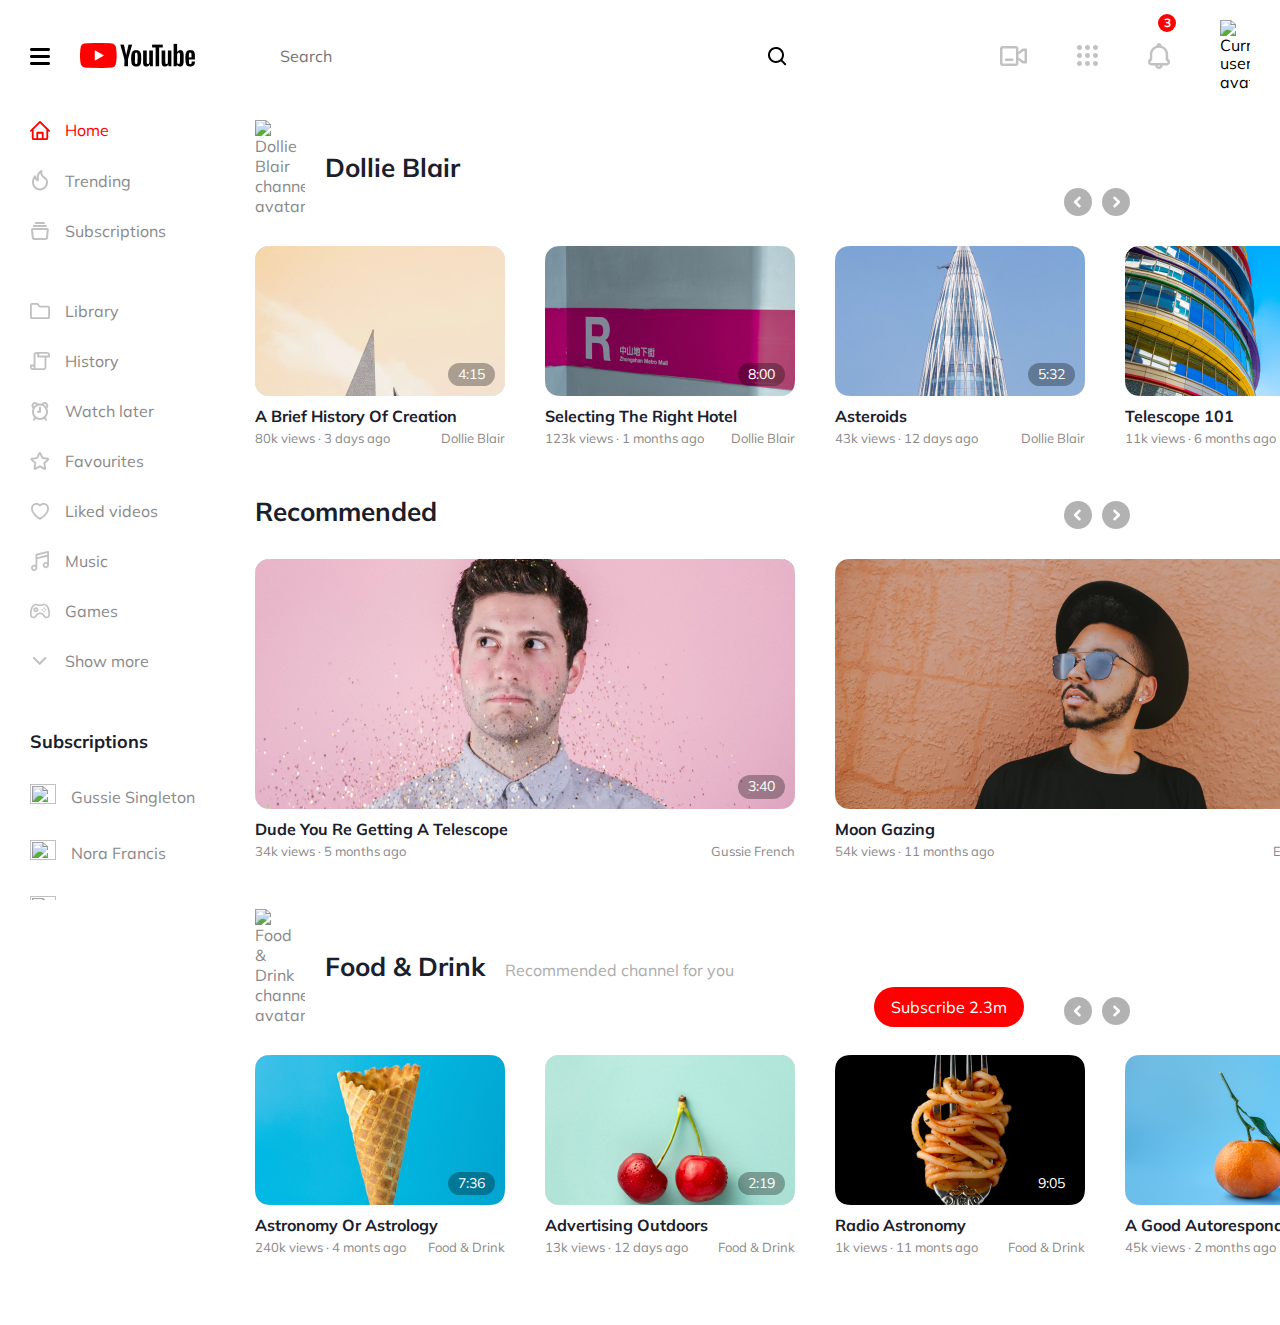
==== commit 761019e9: "Refactor video links" ====
--- a/index.html
+++ b/index.html
@@ -72,14 +72,14 @@
         </a>
         <div class="video-list__btn-group">
           <button class="video-list__btn btn" type="button">
-            <svg class="icon icon_color_light" xmlns="http://www.w3.org/2000/svg" viewBox="0 0 8 12" width="8" height="12">
+            <svg class="icon icon_color_light" xmlns="http://www.w3.org/2000/svg" viewBox="0 0 10 12" width="10" height="12">
               <path fill-rule="evenodd" clip-rule="evenodd"
                 d="M7.00168 0.666119L7.53635 1.20514C7.71212 1.39201 7.80005 1.61013 7.80005 1.85921C7.80005 2.11332 7.71212 2.32897 7.53635 2.50632L4.07191 6.00001L7.53626 9.4937C7.71203 9.67105 7.79996 9.88669 7.79996 10.1407C7.79996 10.3899 7.71203 10.608 7.53626 10.7949L7.00159 11.3268C6.8211 11.5089 6.60482 11.6 6.35293 11.6C6.09631 11.6 5.88248 11.5089 5.71143 11.3268L1.07093 6.64702C0.890341 6.47444 0.800049 6.25888 0.800049 6.00001C0.800049 5.74598 0.890341 5.52796 1.07093 5.34593L5.71143 0.666119C5.88729 0.48877 6.10112 0.400006 6.35293 0.400006C6.60009 0.400006 6.81628 0.48877 7.00168 0.666119Z" />
             </svg>
             <span class="sr-only">Previous</span>
           </button>
           <button class="video-list__btn btn" type="button">
-            <svg class="icon icon_color_light" xmlns="http://www.w3.org/2000/svg" viewBox="0 0 8 12" width="8" height="12">
+            <svg class="icon icon_color_light" xmlns="http://www.w3.org/2000/svg" viewBox="0 0 6 12" width="10" height="12">
               <path fill-rule="evenodd" clip-rule="evenodd"
                 d="M0.998319 0.666119L0.463653 1.20514C0.287881 1.39201 0.199951 1.61013 0.199951 1.85921C0.199951 2.11332 0.287881 2.32897 0.463653 2.50632L3.92809 6.00001L0.463741 9.4937C0.287968 9.67105 0.200039 9.88669 0.200039 10.1407C0.200039 10.3899 0.287968 10.608 0.463741 10.7949L0.998406 11.3268C1.1789 11.5089 1.39518 11.6 1.64707 11.6C1.90369 11.6 2.11752 11.5089 2.28857 11.3268L6.92907 6.64702C7.10966 6.47444 7.19995 6.25888 7.19995 6.00001C7.19995 5.74598 7.10966 5.52796 6.92907 5.34593L2.28857 0.666119C2.11271 0.48877 1.89888 0.400006 1.64707 0.400006C1.39991 0.400006 1.18372 0.48877 0.998319 0.666119Z" />
             </svg>
@@ -89,11 +89,11 @@
       </div>
       <div class="video-list__inner">
         <div class="video-list__item video-item">
-          <a class="video-item__link link" href="#">
+          <a class="video-item__link video-link link" href="#">
             <h3 class="title title_size_s">A Brief History Of Creation</h3>
-            <div class="video-item__preview video-preview">
-              <img class="video-preview__poster" src="./assets/files/poster01.jpg" alt="" witdh="250" height="150">
-              <time class="video-preview__duration" datetime="PT4M15S">4:15</time>
+            <div class="video-link__preview video-preview">
+              <img class="video-link__poster" src="./assets/files/poster01.jpg" alt="" witdh="250" height="150">
+              <time class="video-link__duration" datetime="PT4M15S">4:15</time>
             </div>
           </a>
           <div class="video-item__info">
@@ -104,11 +104,11 @@
           </div>
         </div>
         <div class="video-list__item video-item">
-          <a class="video-item__link link" href="#">
+          <a class="video-item__link video-link link" href="#">
             <h3 class="title title_size_s">Selecting The Right Hotel</h3>
-            <div class="video-item__preview video-preview">
-              <img class="video-preview__poster" src="./assets/files/poster02.jpg" alt="" witdh="250" height="150">
-              <time class="video-preview__duration" datetime="PT8M0S">8:00</time>
+            <div class="video-link__preview video-preview">
+              <img class="video-link__poster" src="./assets/files/poster02.jpg" alt="" witdh="250" height="150">
+              <time class="video-link__duration" datetime="PT8M0S">8:00</time>
             </div>
           </a>
           <div class="video-item__info">
@@ -119,11 +119,11 @@
           </div>
         </div>
         <div class="video-list__item video-item">
-          <a class="video-item__link link" href="#">
+          <a class="video-item__link video-link link" href="#">
             <h3 class="title title_size_s">Asteroids</h3>
-            <div class="video-item__preview video-preview">
-              <img class="video-preview__poster" src="./assets/files/poster03.jpg" alt="" witdh="250" height="150">
-              <time class="video-preview__duration" datetime="PT5M32S">5:32</time>
+            <div class="video-link__preview video-preview">
+              <img class="video-link__poster" src="./assets/files/poster03.jpg" alt="" witdh="250" height="150">
+              <time class="video-link__duration" datetime="PT5M32S">5:32</time>
             </div>
           </a>
           <div class="video-item__info">
@@ -134,11 +134,11 @@
           </div>
         </div>
         <div class="video-list__item video-item">
-          <a class="video-item__link link" href="#">
+          <a class="video-item__link video-link link" href="#">
             <h3 class="title title_size_s">Telescope 101</h3>
-            <div class="video-item__preview video-preview">
-              <img class="video-preview__poster" src="./assets/files/poster04.jpg" alt="" witdh="250" height="150">
-              <time class="video-preview__duration" datetime="PT6M40S">6:40</time>
+            <div class="video-link__preview video-preview">
+              <img class="video-link__poster" src="./assets/files/poster04.jpg" alt="" witdh="250" height="150">
+              <time class="video-link__duration" datetime="PT6M40S">6:40</time>
             </div>
           </a>
           <div class="video-item__info">
@@ -149,11 +149,11 @@
           </div>
         </div>
         <div class="video-list__item video-item">
-          <a class="video-item__link link" href="#">
+          <a class="video-item__link video-link link" href="#">
             <h3 class="title title_size_s">Medical Care Is Just</h3>
-            <div class="video-item__preview video-preview">
-              <img class="video-preview__poster" src="./assets/files/poster05.jpg" alt="" witdh="250" height="150">
-              <time class="video-preview__duration" datetime="PT1M45S">1:45</time>
+            <div class="video-link__preview video-preview">
+              <img class="video-link__poster" src="./assets/files/poster05.jpg" alt="" witdh="250" height="150">
+              <time class="video-link__duration" datetime="PT1M45S">1:45</time>
             </div>
           </a>
           <div class="video-item__info">
@@ -164,11 +164,11 @@
           </div>
         </div>
         <div class="video-list__item video-item">
-          <a class="video-item__link link" href="#">
+          <a class="video-item__link video-link link" href="#">
             <h3 class="title title_size_s">Moon Gazing</h3>
-            <div class="video-item__preview video-preview">
-              <img class="video-preview__poster" src="./assets/files/poster06.jpg" alt="" witdh="250" height="150">
-              <time class="video-preview__duration" datetime="PT2M12S">2:12</time>
+            <div class="video-link__preview video-preview">
+              <img class="video-link__poster" src="./assets/files/poster06.jpg" alt="" witdh="250" height="150">
+              <time class="video-link__duration" datetime="PT2M12S">2:12</time>
             </div>
           </a>
           <div class="video-item__info">
@@ -188,14 +188,14 @@
         </a>
         <div class="video-list__btn-group">
           <button class="video-list__btn btn" type="button">
-            <svg class="icon icon_color_light" xmlns="http://www.w3.org/2000/svg" viewBox="0 0 8 12" width="8" height="12">
+            <svg class="icon icon_color_light" xmlns="http://www.w3.org/2000/svg" viewBox="0 0 10 12" width="10" height="12">
               <path fill-rule="evenodd" clip-rule="evenodd"
                 d="M7.00168 0.666119L7.53635 1.20514C7.71212 1.39201 7.80005 1.61013 7.80005 1.85921C7.80005 2.11332 7.71212 2.32897 7.53635 2.50632L4.07191 6.00001L7.53626 9.4937C7.71203 9.67105 7.79996 9.88669 7.79996 10.1407C7.79996 10.3899 7.71203 10.608 7.53626 10.7949L7.00159 11.3268C6.8211 11.5089 6.60482 11.6 6.35293 11.6C6.09631 11.6 5.88248 11.5089 5.71143 11.3268L1.07093 6.64702C0.890341 6.47444 0.800049 6.25888 0.800049 6.00001C0.800049 5.74598 0.890341 5.52796 1.07093 5.34593L5.71143 0.666119C5.88729 0.48877 6.10112 0.400006 6.35293 0.400006C6.60009 0.400006 6.81628 0.48877 7.00168 0.666119Z" />
             </svg>
             <span class="sr-only">Previous</span>
           </button>
           <button class="video-list__btn btn" type="button">
-            <svg class="icon icon_color_light" xmlns="http://www.w3.org/2000/svg" viewBox="0 0 8 12" width="8" height="12">
+            <svg class="icon icon_color_light" xmlns="http://www.w3.org/2000/svg" viewBox="0 0 6 12" width="10" height="12">
               <path fill-rule="evenodd" clip-rule="evenodd"
                 d="M0.998319 0.666119L0.463653 1.20514C0.287881 1.39201 0.199951 1.61013 0.199951 1.85921C0.199951 2.11332 0.287881 2.32897 0.463653 2.50632L3.92809 6.00001L0.463741 9.4937C0.287968 9.67105 0.200039 9.88669 0.200039 10.1407C0.200039 10.3899 0.287968 10.608 0.463741 10.7949L0.998406 11.3268C1.1789 11.5089 1.39518 11.6 1.64707 11.6C1.90369 11.6 2.11752 11.5089 2.28857 11.3268L6.92907 6.64702C7.10966 6.47444 7.19995 6.25888 7.19995 6.00001C7.19995 5.74598 7.10966 5.52796 6.92907 5.34593L2.28857 0.666119C2.11271 0.48877 1.89888 0.400006 1.64707 0.400006C1.39991 0.400006 1.18372 0.48877 0.998319 0.666119Z" />
             </svg>
@@ -205,11 +205,11 @@
       </div>
       <div class="video-list__inner">
         <div class="video-list__item video-item">
-          <a class="video-item__link link" href="#">
+          <a class="video-item__link video-link link" href="#">
             <h3 class="title title_size_s">Dude You Re Getting A Telescope</h3>
-            <div class="video-item__preview video-preview">
-              <img class="video-preview__poster" src="./assets/files/poster07.jpg" alt="" witdh="250" height="150">
-              <time class="video-preview__duration" datetime="PT3M40S">3:40</time>
+            <div class="video-link__preview video-link__preview_size_l">
+              <img class="video-link__poster" src="./assets/files/poster07.jpg" alt="" witdh="250" height="150">
+              <time class="video-link__duration" datetime="PT3M40S">3:40</time>
             </div>
           </a>
           <div class="video-item__info">
@@ -220,11 +220,11 @@
           </div>
         </div>
         <div class="video-list__item video-item">
-          <a class="video-item__link link" href="#">
+          <a class="video-item__link video-link link" href="#">
             <h3 class="title title_size_s">Moon Gazing</h3>
-            <div class="video-item__preview video-preview">
-              <img class="video-preview__poster" src="./assets/files/poster08.jpg" alt="" witdh="250" height="150">
-              <time class="video-preview__duration" datetime="PT2M12S">2:12</time>
+            <div class="video-link__preview video-link__preview_size_l">
+              <img class="video-link__poster" src="./assets/files/poster08.jpg" alt="" witdh="250" height="150">
+              <time class="video-link__duration" datetime="PT2M12S">2:12</time>
             </div>
           </a>
           <div class="video-item__info">
@@ -235,11 +235,11 @@
           </div>
         </div>
         <div class="video-list__item video-item">
-          <a class="video-item__link link" href="#">
+          <a class="video-item__link video-link link" href="#">
             <h3 class="title title_size_s">Moon Gazing</h3>
-            <div class="video-item__preview video-preview">
-              <img class="video-preview__poster" src="./assets/files/poster09.jpg" alt="" witdh="250" height="150">
-              <time class="video-preview__duration" datetime="PT2M12S">2:12</time>
+            <div class="video-link__preview video-link__preview_size_l">
+              <img class="video-link__poster" src="./assets/files/poster09.jpg" alt="" witdh="250" height="150">
+              <time class="video-link__duration" datetime="PT2M12S">2:12</time>
             </div>
           </a>
           <div class="video-item__info">
@@ -258,17 +258,17 @@
           <h2 class="video-list__title title title_size_m">Food & Drink</h2>
           <img src="./assets/files/avatar08.png" alt="Food & Drink channel avatar." width="50" height="50">
         </a>
-        <a class="btn btn_shape_rect btn_bg_red btn_text_small link" href="#">Subscribe 2.3m</a>
+        <a class="video-list__subs-btn btn btn_shape_rect btn_bg_red btn_text_small link" href="#">Subscribe 2.3m</a>
         <div class="video-list__btn-group">
           <button class="video-list__btn btn" type="button">
-            <svg class="icon icon_color_light" xmlns="http://www.w3.org/2000/svg" viewBox="0 0 8 12" width="8" height="12">
+            <svg class="icon icon_color_light" xmlns="http://www.w3.org/2000/svg" viewBox="0 0 10 12" width="10" height="12">
               <path fill-rule="evenodd" clip-rule="evenodd"
                 d="M7.00168 0.666119L7.53635 1.20514C7.71212 1.39201 7.80005 1.61013 7.80005 1.85921C7.80005 2.11332 7.71212 2.32897 7.53635 2.50632L4.07191 6.00001L7.53626 9.4937C7.71203 9.67105 7.79996 9.88669 7.79996 10.1407C7.79996 10.3899 7.71203 10.608 7.53626 10.7949L7.00159 11.3268C6.8211 11.5089 6.60482 11.6 6.35293 11.6C6.09631 11.6 5.88248 11.5089 5.71143 11.3268L1.07093 6.64702C0.890341 6.47444 0.800049 6.25888 0.800049 6.00001C0.800049 5.74598 0.890341 5.52796 1.07093 5.34593L5.71143 0.666119C5.88729 0.48877 6.10112 0.400006 6.35293 0.400006C6.60009 0.400006 6.81628 0.48877 7.00168 0.666119Z" />
             </svg>
             <span class="sr-only">Previous</span>
           </button>
           <button class="video-list__btn btn" type="button">
-            <svg class="icon icon_color_light" xmlns="http://www.w3.org/2000/svg" viewBox="0 0 8 12" width="8" height="12">
+            <svg class="icon icon_color_light" xmlns="http://www.w3.org/2000/svg" viewBox="0 0 6 12" width="10" height="12">
               <path fill-rule="evenodd" clip-rule="evenodd"
                 d="M0.998319 0.666119L0.463653 1.20514C0.287881 1.39201 0.199951 1.61013 0.199951 1.85921C0.199951 2.11332 0.287881 2.32897 0.463653 2.50632L3.92809 6.00001L0.463741 9.4937C0.287968 9.67105 0.200039 9.88669 0.200039 10.1407C0.200039 10.3899 0.287968 10.608 0.463741 10.7949L0.998406 11.3268C1.1789 11.5089 1.39518 11.6 1.64707 11.6C1.90369 11.6 2.11752 11.5089 2.28857 11.3268L6.92907 6.64702C7.10966 6.47444 7.19995 6.25888 7.19995 6.00001C7.19995 5.74598 7.10966 5.52796 6.92907 5.34593L2.28857 0.666119C2.11271 0.48877 1.89888 0.400006 1.64707 0.400006C1.39991 0.400006 1.18372 0.48877 0.998319 0.666119Z" />
             </svg>
@@ -278,11 +278,11 @@
       </div>
       <div class="video-list__inner">
         <div class="video-list__item video-item">
-          <a class="video-item__link link" href="#">
+          <a class="video-item__link video-link link" href="#">
             <h3 class="title title_size_s">Astronomy Or Astrology</h3>
-            <div class="video-item__preview video-preview">
-              <img class="video-preview__poster" src="./assets/files/poster10.jpg" alt="" witdh="250" height="150">
-              <time class="video-preview__duration" datetime="PT7M36S">7:36</time>
+            <div class="video-link__preview video-preview">
+              <img class="video-link__poster" src="./assets/files/poster10.jpg" alt="" witdh="250" height="150">
+              <time class="video-link__duration" datetime="PT7M36S">7:36</time>
             </div>
           </a>
           <div class="video-item__info">
@@ -293,11 +293,11 @@
           </div>
         </div>
         <div class="video-list__item video-item">
-          <a class="video-item__link link" href="#">
+          <a class="video-item__link video-link link" href="#">
             <h3 class="title title_size_s">Advertising Outdoors</h3>
-            <div class="video-item__preview video-preview">
-              <img class="video-preview__poster" src="./assets/files/poster11.jpg" alt="" witdh="250" height="150">
-              <time class="video-preview__duration" datetime="PT2M19S">2:19</time>
+            <div class="video-link__preview video-preview">
+              <img class="video-link__poster" src="./assets/files/poster11.jpg" alt="" witdh="250" height="150">
+              <time class="video-link__duration" datetime="PT2M19S">2:19</time>
             </div>
           </a>
           <div class="video-item__info">
@@ -308,11 +308,11 @@
           </div>
         </div>
         <div class="video-list__item video-item">
-          <a class="video-item__link link" href="#">
+          <a class="video-item__link video-link link" href="#">
             <h3 class="title title_size_s">Radio Astronomy</h3>
-            <div class="video-item__preview video-preview">
-              <img class="video-preview__poster" src="./assets/files/poster12.jpg" alt="" witdh="250" height="150">
-              <time class="video-preview__duration" datetime="PT9M5S">9:05</time>
+            <div class="video-link__preview video-preview">
+              <img class="video-link__poster" src="./assets/files/poster12.jpg" alt="" witdh="250" height="150">
+              <time class="video-link__duration" datetime="PT9M5S">9:05</time>
             </div>
           </a>
           <div class="video-item__info">
@@ -323,11 +323,11 @@
           </div>
         </div>
         <div class="video-list__item video-item">
-          <a class="video-item__link link" href="#">
+          <a class="video-item__link video-link link" href="#">
             <h3 class="title title_size_s">A Good Autoresponder</h3>
-            <div class="video-item__preview video-preview">
-              <img class="video-preview__poster" src="./assets/files/poster13.jpg" alt="" witdh="250" height="150">
-              <time class="video-preview__duration" datetime="PT3M40S">3:40</time>
+            <div class="video-link__preview video-preview">
+              <img class="video-link__poster" src="./assets/files/poster13.jpg" alt="" witdh="250" height="150">
+              <time class="video-link__duration" datetime="PT3M40S">3:40</time>
             </div>
           </a>
           <div class="video-item__info">
@@ -338,11 +338,11 @@
           </div>
         </div>
         <div class="video-list__item video-item">
-          <a class="video-item__link link" href="#">
+          <a class="video-item__link video-link link" href="#">
             <h3 class="title title_size_s">Baby Monitor Technology</h3>
-            <div class="video-item__preview video-preview">
-              <img class="video-preview__poster" src="./assets/files/poster14.jpg" alt="" witdh="250" height="150">
-              <time class="video-preview__duration" datetime="PT1M56S">1:56</time>
+            <div class="video-link__preview video-preview">
+              <img class="video-link__poster" src="./assets/files/poster14.jpg" alt="" witdh="250" height="150">
+              <time class="video-link__duration" datetime="PT1M56S">1:56</time>
             </div>
           </a>
           <div class="video-item__info">
@@ -353,11 +353,11 @@
           </div>
         </div>
         <div class="video-list__item video-item">
-          <a class="video-item__link link" href="#">
+          <a class="video-item__link video-link link" href="#">
             <h3 class="title title_size_s">Asteroids</h3>
-            <div class="video-item__preview video-preview">
-              <img class="video-preview__poster" src="./assets/files/poster15.jpg" alt="" witdh="250" height="150">
-              <time class="video-preview__duration" datetime="PT4M15S">4:15</time>
+            <div class="video-link__preview video-preview">
+              <img class="video-link__poster" src="./assets/files/poster15.jpg" alt="" witdh="250" height="150">
+              <time class="video-link__duration" datetime="PT4M15S">4:15</time>
             </div>
           </a>
           <div class="video-item__info">
